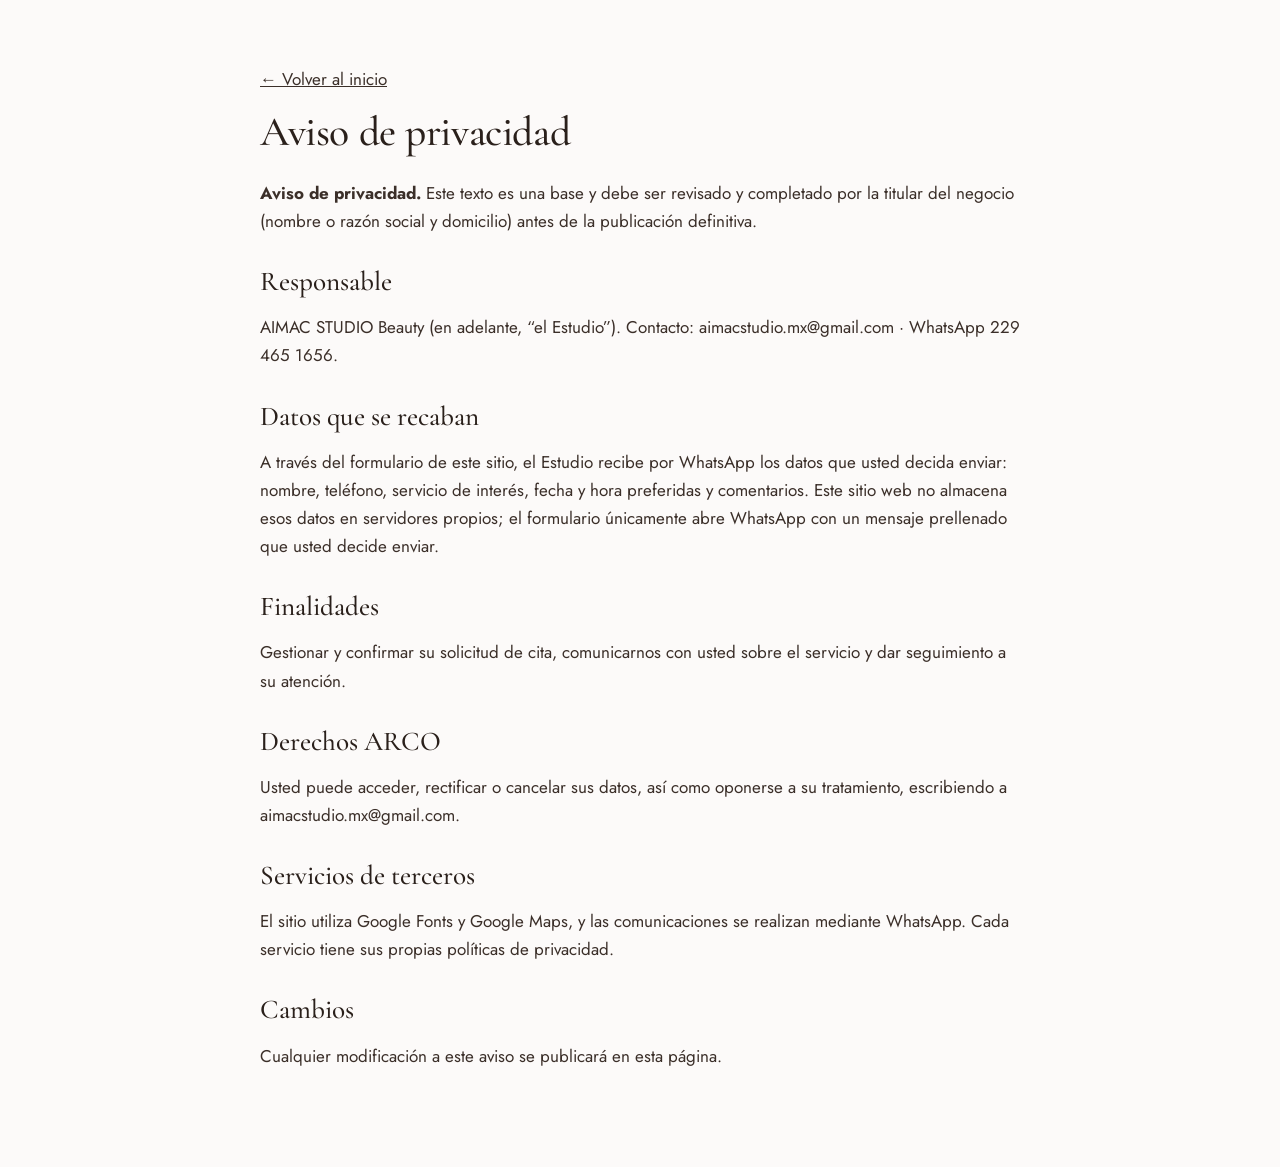
==== aviso-de-privacidad.html @ 40641e0e "primera version de la landing page de aimac-studio" ====
<!doctype html>
<html lang="es-MX">
<head>
<meta charset="utf-8">
<meta name="viewport" content="width=device-width,initial-scale=1">
<title>Aviso de privacidad | AIMAC STUDIO Beauty</title>
<meta name="robots" content="noindex">
<link rel="icon" type="image/png" href="assets/favicon-48.png">
<link rel="stylesheet" href="https://fonts.googleapis.com/css2?family=Cormorant+Garamond:wght@500;600&family=Jost:wght@400;500&display=swap">
<link rel="stylesheet" href="styles.css">
</head>
<body>
<main class="wrap" style="max-width:760px;padding:3rem 0 5rem">
  <p><a href="index.html">← Volver al inicio</a></p>
  <h1 style="font-size:2.6rem;margin-bottom:1.5rem">Aviso de privacidad</h1>
  <p><strong>Aviso de privacidad.</strong> Este texto es una base y debe ser revisado y completado por la titular del negocio (nombre o razón social y domicilio) antes de la publicación definitiva.</p>

  <h2 style="font-size:1.7rem;margin:2rem 0 .5rem">Responsable</h2>
  <p>AIMAC STUDIO Beauty (en adelante, “el Estudio”). Contacto: aimacstudio.mx@gmail.com · WhatsApp 229 465 1656.</p>

  <h2 style="font-size:1.7rem;margin:2rem 0 .5rem">Datos que se recaban</h2>
  <p>A través del formulario de este sitio, el Estudio recibe por WhatsApp los datos que usted decida enviar: nombre, teléfono, servicio de interés, fecha y hora preferidas y comentarios. Este sitio web no almacena esos datos en servidores propios; el formulario únicamente abre WhatsApp con un mensaje prellenado que usted decide enviar.</p>

  <h2 style="font-size:1.7rem;margin:2rem 0 .5rem">Finalidades</h2>
  <p>Gestionar y confirmar su solicitud de cita, comunicarnos con usted sobre el servicio y dar seguimiento a su atención.</p>

  <h2 style="font-size:1.7rem;margin:2rem 0 .5rem">Derechos ARCO</h2>
  <p>Usted puede acceder, rectificar o cancelar sus datos, así como oponerse a su tratamiento, escribiendo a aimacstudio.mx@gmail.com.</p>

  <h2 style="font-size:1.7rem;margin:2rem 0 .5rem">Servicios de terceros</h2>
  <p>El sitio utiliza Google Fonts y Google Maps, y las comunicaciones se realizan mediante WhatsApp. Cada servicio tiene sus propias políticas de privacidad.</p>

  <h2 style="font-size:1.7rem;margin:2rem 0 .5rem">Cambios</h2>
  <p>Cualquier modificación a este aviso se publicará en esta página.</p>
</main>
</body>
</html>
---- styles.css ----
/* AIMAC STUDIO — Landing Fase 0
   Paleta tomada del logo: marfil, oro champagne, rosa oro, peonía, cacao. */
:root{
  --ivory:#FCFAF9;
  --cream:#F6EFE9;
  --peony:#F4D9C6;
  --rose:#C98F7B;
  --rose-deep:#A8685A;
  --gold:#B8935A;
  --gold-deep:#7E5F30;      /* texto dorado con contraste AA sobre marfil */
  --cocoa:#2A201B;
  --ink:#3B2F29;
  --muted:#6F625A;
  --line:rgba(184,147,90,.38);
  --wa:#1F7A4D;
  --serif:"Cormorant Garamond","Cormorant",Georgia,"Times New Roman",serif;
  --sans:"Jost","Helvetica Neue",Arial,sans-serif;
  --r:2px;
  --shadow:0 18px 50px -22px rgba(90,60,40,.35);
}
*,*::before,*::after{box-sizing:border-box}
html{scroll-behavior:smooth;scroll-padding-top:84px;-webkit-text-size-adjust:100%}
body{margin:0;background:var(--ivory);color:var(--ink);font-family:var(--sans);font-size:1.0625rem;line-height:1.65;font-weight:400;-webkit-font-smoothing:antialiased}
img{max-width:100%;height:auto;display:block}
a{color:inherit}
:focus-visible{outline:2px solid var(--rose-deep);outline-offset:3px}
.skip{position:absolute;left:-999px;top:8px;background:var(--cocoa);color:#fff;padding:.6rem 1rem;z-index:100}
.skip:focus{left:8px}
.wrap{width:min(1120px,100% - 40px);margin-inline:auto}

/* Tipografía */
h1,h2,h3{font-family:var(--serif);font-weight:500;line-height:1.08;color:var(--cocoa);margin:0}
h1{font-size:clamp(2.7rem,7vw,4.9rem);letter-spacing:-.01em}
h2{font-size:clamp(2.1rem,4.6vw,3.2rem)}
h3{font-size:1.65rem}
em{font-style:italic;color:var(--gold-deep)}
.eyebrow{display:inline-flex;align-items:center;gap:.8rem;text-transform:uppercase;letter-spacing:.28em;font-size:.74rem;font-weight:500;color:var(--gold-deep);margin:0 0 1.2rem}
.eyebrow::before{content:"";width:34px;height:1px;background:var(--gold)}
.lead{font-size:1.18rem;color:var(--muted);max-width:34em}

/* Botones */
.btn{display:inline-flex;align-items:center;justify-content:center;gap:.6rem;padding:.95rem 1.7rem;min-height:48px;border:1px solid var(--cocoa);background:var(--cocoa);color:var(--ivory);text-decoration:none;text-transform:uppercase;letter-spacing:.16em;font-size:.78rem;font-weight:500;font-family:var(--sans);cursor:pointer;transition:background .25s,color .25s,border-color .25s,transform .25s}
.btn:hover{background:var(--rose-deep);border-color:var(--rose-deep)}
.btn--ghost{background:transparent;color:var(--cocoa)}
.btn--ghost:hover{background:var(--cocoa);border-color:var(--cocoa);color:var(--ivory)}
.btn--wa{background:var(--wa);border-color:var(--wa)}
.btn--wa:hover{background:#17623C;border-color:#17623C}
.btn svg{width:18px;height:18px;flex:none}

/* Header */
.site-header{position:sticky;top:0;z-index:50;background:rgba(252,250,249,.9);backdrop-filter:blur(10px);-webkit-backdrop-filter:blur(10px);border-bottom:1px solid var(--line)}
.nav{display:flex;align-items:center;justify-content:space-between;height:72px}
.brand{display:flex;align-items:center;gap:.8rem;text-decoration:none}
.brand img{width:50px;height:auto}
.brand span{font-family:var(--serif);font-size:1.45rem;letter-spacing:.14em;color:var(--cocoa);font-weight:600}
.brand small{display:block;font-family:var(--sans);font-size:.58rem;letter-spacing:.38em;color:var(--gold-deep);font-weight:500;margin-top:-.25rem}
.menu{display:flex;align-items:center;gap:2rem;list-style:none;margin:0;padding:0}
.menu a{text-decoration:none;font-size:.82rem;text-transform:uppercase;letter-spacing:.16em;padding:.5rem 0;position:relative}
.menu a:not(.btn)::after{content:"";position:absolute;left:0;bottom:2px;width:0;height:1px;background:var(--gold);transition:width .3s}
.menu a:not(.btn):hover::after{width:100%}
.menu .btn{padding:.7rem 1.2rem;color:var(--ivory)}
.burger{display:none;background:none;border:0;width:48px;height:48px;cursor:pointer;color:var(--cocoa)}
.burger span{display:block;width:24px;height:1.5px;background:currentColor;margin:6px auto;transition:transform .3s,opacity .3s}
.burger[aria-expanded="true"] span:nth-child(1){transform:translateY(7.5px) rotate(45deg)}
.burger[aria-expanded="true"] span:nth-child(2){opacity:0}
.burger[aria-expanded="true"] span:nth-child(3){transform:translateY(-7.5px) rotate(-45deg)}

/* Hero */
.hero{position:relative;padding:clamp(3rem,8vw,6.5rem) 0 clamp(3.5rem,8vw,6rem);overflow:hidden;background:
  radial-gradient(900px 500px at 85% 10%,rgba(244,217,198,.55),transparent 60%),
  radial-gradient(700px 400px at 0% 100%,rgba(184,147,90,.12),transparent 60%),var(--ivory)}
.hero-grid{display:grid;grid-template-columns:1.1fr .9fr;gap:clamp(2rem,5vw,5rem);align-items:center}
.hero h1{margin-bottom:1.4rem}
.hero .lead{margin:0 0 2.2rem}
.cta-row{display:flex;flex-wrap:wrap;gap:.9rem}
.hero-meta{display:flex;flex-wrap:wrap;gap:.5rem 2rem;margin:2.6rem 0 0;padding:1.4rem 0 0;border-top:1px solid var(--line);list-style:none;font-size:.9rem;color:var(--muted)}
.hero-meta b{display:block;font-family:var(--serif);font-size:1.25rem;color:var(--cocoa);font-weight:600}
.hero-art{position:relative;justify-self:center;width:min(100%,430px)}
.hero-art::before{content:"";position:absolute;inset:-14px;border:1px solid var(--line);border-radius:999px 999px 8px 8px}
.hero-art .frame{border-radius:999px 999px 6px 6px;overflow:hidden;background:var(--ivory);box-shadow:var(--shadow);padding:1.6rem 1.2rem 1rem}
.hero-art img{width:100%}

/* Secciones */
section{padding:clamp(4rem,9vw,7rem) 0}
.sec-head{max-width:640px;margin-bottom:3rem}
.sec-head p{color:var(--muted);margin:1rem 0 0}
.alt{background:var(--cream)}

/* Servicios */
.services{display:grid;grid-template-columns:repeat(3,1fr);gap:1px;background:var(--line);border:1px solid var(--line)}
.svc{background:var(--ivory);padding:2.2rem 2rem 2rem;display:flex;flex-direction:column;gap:.8rem;transition:background .3s}
.svc:hover{background:#fff}
.svc .n{font-family:var(--serif);font-size:1.1rem;color:var(--gold-deep);letter-spacing:.2em}
.svc p{margin:0;color:var(--muted);font-size:1rem;flex:1}
.svc a{font-size:.76rem;text-transform:uppercase;letter-spacing:.18em;color:var(--rose-deep);text-decoration:none;font-weight:500;padding:.4rem 0;align-self:flex-start;border-bottom:1px solid transparent}
.svc a:hover{border-color:var(--rose-deep)}
.price-note{margin-top:1.6rem;color:var(--muted);font-size:.95rem;display:flex;gap:.7rem;align-items:flex-start}
.price-note::before{content:"✦";color:var(--gold)}

/* Pasos */
.steps{display:grid;grid-template-columns:repeat(3,1fr);gap:2.5rem;counter-reset:s;list-style:none;padding:0;margin:0}
.steps li{counter-increment:s;position:relative;padding-top:4.2rem}
.steps li::before{content:counter(s,decimal-leading-zero);position:absolute;top:0;left:0;font-family:var(--serif);font-size:3.6rem;line-height:1;color:var(--peony);-webkit-text-stroke:1px var(--gold)}
.steps h3{margin-bottom:.5rem}
.steps p{margin:0;color:var(--muted)}

/* Formulario */
.book{display:grid;grid-template-columns:.85fr 1.15fr;gap:clamp(2rem,5vw,5rem);align-items:start}
.book-info p{color:var(--muted)}
.book-info ul{list-style:none;padding:0;margin:1.6rem 0 0;display:grid;gap:.7rem}
.book-info li{display:flex;gap:.7rem}
.book-info li::before{content:"✦";color:var(--gold)}
form{background:#fff;border:1px solid var(--line);padding:clamp(1.5rem,4vw,2.6rem);box-shadow:var(--shadow)}
.row{display:grid;grid-template-columns:1fr 1fr;gap:1.1rem}
.field{display:flex;flex-direction:column;gap:.4rem;margin-bottom:1.1rem}
label{font-size:.74rem;text-transform:uppercase;letter-spacing:.18em;color:var(--gold-deep);font-weight:500}
input,select,textarea{font:inherit;color:var(--ink);background:var(--ivory);border:1px solid #D9CBBE;border-radius:var(--r);padding:.85rem 1rem;min-height:48px;width:100%}
textarea{resize:vertical;min-height:96px}
input:focus,select:focus,textarea:focus{outline:2px solid var(--rose);outline-offset:0;border-color:var(--rose)}
.err{color:#A12B2B;font-size:.85rem;min-height:1.1em}
.form-note{font-size:.85rem;color:var(--muted);margin:1rem 0 0}
.form-note a{color:var(--gold-deep)}
.hp{position:absolute;left:-9999px}

/* FAQ */
.faq{max-width:800px;margin-inline:auto}
details{border-bottom:1px solid var(--line)}
details:first-of-type{border-top:1px solid var(--line)}
summary{list-style:none;cursor:pointer;padding:1.4rem 3rem 1.4rem 0;font-family:var(--serif);font-size:1.4rem;color:var(--cocoa);position:relative;font-weight:500}
summary::-webkit-details-marker{display:none}
summary::after{content:"+";position:absolute;right:.3rem;top:50%;transform:translateY(-50%);font-family:var(--sans);font-weight:300;font-size:1.8rem;color:var(--gold);transition:transform .3s}
details[open] summary::after{transform:translateY(-50%) rotate(45deg)}
details p{margin:0 0 1.5rem;color:var(--muted);max-width:42em}

/* Ubicación */
.visit{display:grid;grid-template-columns:.9fr 1.1fr;gap:clamp(2rem,5vw,4.5rem);align-items:stretch}
.visit dl{margin:1.8rem 0 2rem;display:grid;gap:1.3rem}
.visit dt{font-size:.74rem;text-transform:uppercase;letter-spacing:.2em;color:var(--gold-deep);font-weight:500}
.visit dd{margin:.15rem 0 0;font-family:var(--serif);font-size:1.45rem;color:var(--cocoa)}
.visit dd a{text-decoration:none;border-bottom:1px solid var(--line)}
.map{min-height:380px;border:1px solid var(--line);box-shadow:var(--shadow);background:var(--cream)}
.map iframe{width:100%;height:100%;min-height:380px;border:0;display:block;filter:sepia(.18) saturate(.9)}

/* Footer */
footer{background:var(--cocoa);color:#E6D9CC;padding:3.5rem 0 6rem}
.foot{display:flex;flex-wrap:wrap;gap:2rem;justify-content:space-between;align-items:center}
.foot .brand span{color:#F4E7DA}
.foot .brand small{color:var(--gold)}
.foot nav{display:flex;flex-wrap:wrap;gap:.4rem 1.6rem}
.foot a{text-decoration:none;font-size:.9rem;padding:.4rem 0}
.foot a:hover{color:var(--peony)}
.copy{margin:2.2rem 0 0;padding-top:1.4rem;border-top:1px solid rgba(255,255,255,.14);font-size:.82rem;color:#B9A999}

/* WhatsApp flotante */
.wa-float{position:fixed;right:18px;bottom:18px;z-index:60;width:58px;height:58px;border-radius:50%;background:var(--wa);color:#fff;display:grid;place-items:center;box-shadow:0 10px 28px -8px rgba(0,0,0,.45);transition:transform .25s}
.wa-float:hover{transform:scale(1.07)}
.wa-float svg{width:30px;height:30px}

/* Revelado suave */
.rv{opacity:0;transform:translateY(18px);transition:opacity .8s ease,transform .8s ease}
.rv.in{opacity:1;transform:none}
@media (prefers-reduced-motion:reduce){html{scroll-behavior:auto}.rv{opacity:1;transform:none;transition:none}*{transition:none!important}}

/* Responsivo */
@media (max-width:900px){
  .hero-grid,.book,.visit{grid-template-columns:1fr}
  .hero-art{order:-1;width:min(100%,300px)}
  .services{grid-template-columns:1fr 1fr}
  .steps{grid-template-columns:1fr;gap:2rem}
  .burger{display:block}
  .menu{position:absolute;left:0;right:0;top:72px;flex-direction:column;align-items:stretch;gap:0;background:var(--ivory);border-bottom:1px solid var(--line);padding:.5rem 20px 1.4rem;display:none}
  .menu.open{display:flex}
  .menu a{padding:1rem 0;border-bottom:1px solid rgba(184,147,90,.2)}
  .menu .btn{margin-top:1rem;border-bottom:1px solid var(--cocoa)}
}
@media (max-width:600px){
  body{font-size:1rem}
  .services{grid-template-columns:1fr}
  .row{grid-template-columns:1fr}
  .cta-row .btn{width:100%}
  .brand span{font-size:1.25rem}
}
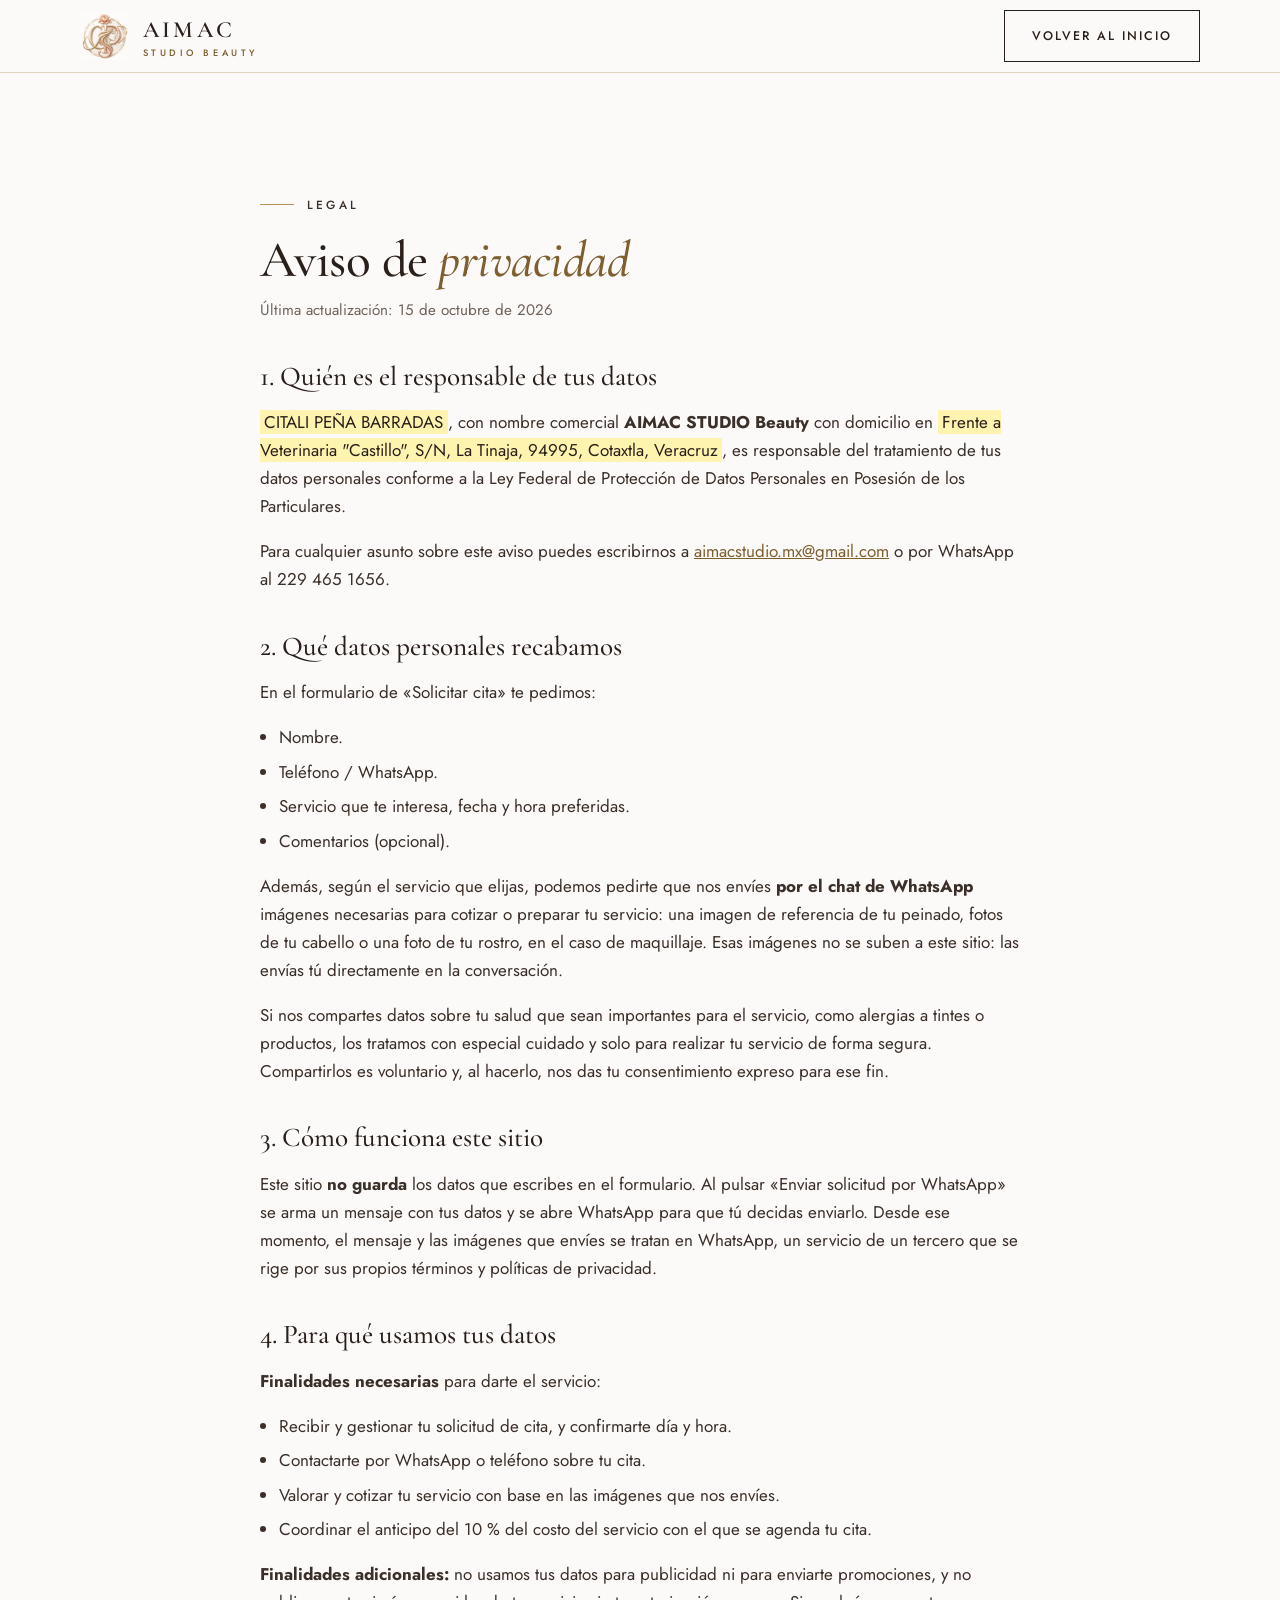
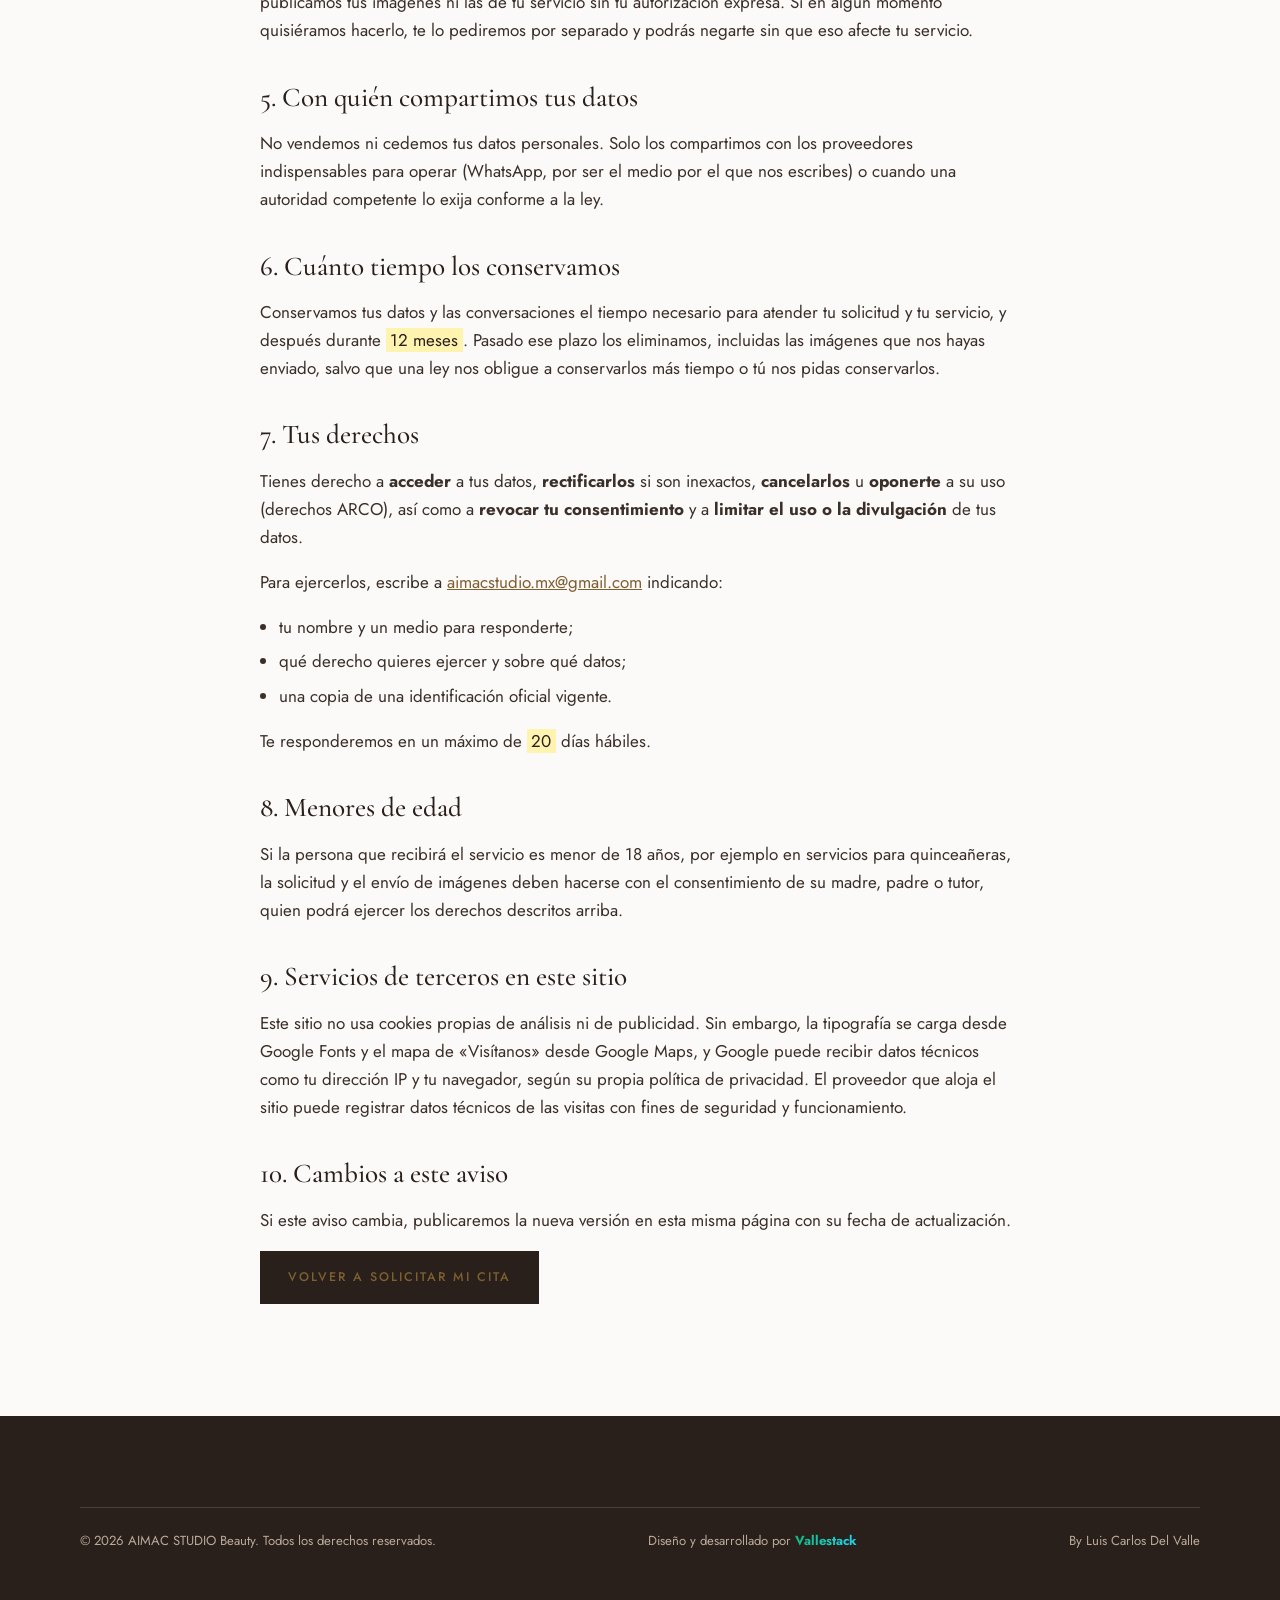
==== commit 208cc60a: "se cambio el aviso de privacidad" ====
--- a/aviso-de-privacidad.html
+++ b/aviso-de-privacidad.html
@@ -1,37 +1,185 @@
 <!doctype html>
 <html lang="es-MX">
+
 <head>
-<meta charset="utf-8">
-<meta name="viewport" content="width=device-width,initial-scale=1">
-<title>Aviso de privacidad | AIMAC STUDIO Beauty</title>
-<meta name="robots" content="noindex">
-<link rel="icon" type="image/png" href="assets/favicon-48.png">
-<link rel="stylesheet" href="https://fonts.googleapis.com/css2?family=Cormorant+Garamond:wght@500;600&family=Jost:wght@400;500&display=swap">
-<link rel="stylesheet" href="styles.css">
+  <meta charset="utf-8">
+  <meta name="viewport" content="width=device-width,initial-scale=1">
+  <title>Aviso de privacidad | AIMAC STUDIO Beauty</title>
+  <meta name="description"
+    content="Aviso de privacidad de AIMAC STUDIO Beauty: qué datos personales recabamos, para qué los usamos y cómo ejercer tus derechos.">
+  <meta name="theme-color" content="#FCFAF9">
+  <link rel="icon" type="image/png" sizes="48x48" href="assets/favicon-48.png">
+  <link rel="apple-touch-icon" href="assets/apple-touch-icon.png">
+  <link rel="preconnect" href="https://fonts.googleapis.com">
+  <link rel="preconnect" href="https://fonts.gstatic.com" crossorigin>
+  <link rel="stylesheet"
+    href="https://fonts.googleapis.com/css2?family=Cormorant+Garamond:ital,wght@0,500;0,600;1,500&family=Jost:wght@400;500&display=swap">
+  <link rel="stylesheet" href="styles.css">
+  <style>
+    .legal {
+      max-width: 760px
+    }
+
+    .legal h1 {
+      font-size: clamp(2.2rem, 5vw, 3.2rem);
+      margin-bottom: .6rem
+    }
+
+    .legal .updated {
+      color: var(--muted);
+      font-size: .95rem;
+      margin: 0 0 2.4rem
+    }
+
+    .legal h2 {
+      font-size: 1.7rem;
+      margin: 2.4rem 0 .8rem
+    }
+
+    .legal p,
+    .legal li {
+      color: var(--ink)
+    }
+
+    .legal ul {
+      padding-left: 1.2rem;
+      margin: .6rem 0 1rem
+    }
+
+    .legal li {
+      margin-bottom: .4rem
+    }
+
+    .legal a {
+      color: var(--gold-deep)
+    }
+
+    .legal mark {
+      background: #FFF3B0;
+      color: var(--cocoa);
+      padding: 0 .25em
+    }
+
+    .legal .back {
+      display: inline-block;
+      margin-top: 2.4rem
+    }
+  </style>
 </head>
+
 <body>
-<main class="wrap" style="max-width:760px;padding:3rem 0 5rem">
-  <p><a href="index.html">← Volver al inicio</a></p>
-  <h1 style="font-size:2.6rem;margin-bottom:1.5rem">Aviso de privacidad</h1>
-  <p><strong>Aviso de privacidad.</strong> Este texto es una base y debe ser revisado y completado por la titular del negocio (nombre o razón social y domicilio) antes de la publicación definitiva.</p>
+  <header class="site-header">
+    <div class="wrap nav">
+      <a class="brand" href="index.html" aria-label="AIMAC STUDIO, inicio">
+        <img src="assets/monograma.webp" width="50" height="49" alt="">
+        <span>AIMAC<small>STUDIO BEAUTY</small></span>
+      </a>
+      <a class="btn btn--ghost" href="index.html">Volver al inicio</a>
+    </div>
+  </header>
 
-  <h2 style="font-size:1.7rem;margin:2rem 0 .5rem">Responsable</h2>
-  <p>AIMAC STUDIO Beauty (en adelante, “el Estudio”). Contacto: aimacstudio.mx@gmail.com · WhatsApp 229 465 1656.</p>
+  <main>
+    <section>
+      <div class="wrap legal">
+        <p class="eyebrow">Legal</p>
+        <h1>Aviso de <em>privacidad</em></h1>
+        <p class="updated">Última actualización: 15 de octubre de 2026</p>
 
-  <h2 style="font-size:1.7rem;margin:2rem 0 .5rem">Datos que se recaban</h2>
-  <p>A través del formulario de este sitio, el Estudio recibe por WhatsApp los datos que usted decida enviar: nombre, teléfono, servicio de interés, fecha y hora preferidas y comentarios. Este sitio web no almacena esos datos en servidores propios; el formulario únicamente abre WhatsApp con un mensaje prellenado que usted decide enviar.</p>
+        <h2>1. Quién es el responsable de tus datos</h2>
+        <p><mark>CITALI PEÑA BARRADAS</mark>, con nombre comercial <strong>AIMAC STUDIO Beauty</strong> con domicilio en
+          <mark>Frente a Veterinaria "Castillo", S/N, La Tinaja, 94995, Cotaxtla, Veracruz</mark>, es responsable del
+          tratamiento de tus datos personales conforme a la Ley Federal de Protección de Datos Personales en Posesión de
+          los Particulares.</p>
+        <p>Para cualquier asunto sobre este aviso puedes escribirnos a <a
+            href="mailto:aimacstudio.mx@gmail.com">aimacstudio.mx@gmail.com</a> o por WhatsApp al 229 465 1656.</p>
 
-  <h2 style="font-size:1.7rem;margin:2rem 0 .5rem">Finalidades</h2>
-  <p>Gestionar y confirmar su solicitud de cita, comunicarnos con usted sobre el servicio y dar seguimiento a su atención.</p>
+        <h2>2. Qué datos personales recabamos</h2>
+        <p>En el formulario de «Solicitar cita» te pedimos:</p>
+        <ul>
+          <li>Nombre.</li>
+          <li>Teléfono / WhatsApp.</li>
+          <li>Servicio que te interesa, fecha y hora preferidas.</li>
+          <li>Comentarios (opcional).</li>
+        </ul>
+        <p>Además, según el servicio que elijas, podemos pedirte que nos envíes <strong>por el chat de WhatsApp</strong>
+          imágenes necesarias para cotizar o preparar tu servicio: una imagen de referencia de tu peinado, fotos de tu
+          cabello o una foto de tu rostro, en el caso de maquillaje. Esas imágenes no se suben a este sitio: las envías
+          tú directamente en la conversación.</p>
+        <p>Si nos compartes datos sobre tu salud que sean importantes para el servicio, como alergias a tintes o
+          productos, los tratamos con especial cuidado y solo para realizar tu servicio de forma segura. Compartirlos es
+          voluntario y, al hacerlo, nos das tu consentimiento expreso para ese fin.</p>
 
-  <h2 style="font-size:1.7rem;margin:2rem 0 .5rem">Derechos ARCO</h2>
-  <p>Usted puede acceder, rectificar o cancelar sus datos, así como oponerse a su tratamiento, escribiendo a aimacstudio.mx@gmail.com.</p>
+        <h2>3. Cómo funciona este sitio</h2>
+        <p>Este sitio <strong>no guarda</strong> los datos que escribes en el formulario. Al pulsar «Enviar solicitud
+          por WhatsApp» se arma un mensaje con tus datos y se abre WhatsApp para que tú decidas enviarlo. Desde ese
+          momento, el mensaje y las imágenes que envíes se tratan en WhatsApp, un servicio de un tercero que se rige por
+          sus propios términos y políticas de privacidad.</p>
 
-  <h2 style="font-size:1.7rem;margin:2rem 0 .5rem">Servicios de terceros</h2>
-  <p>El sitio utiliza Google Fonts y Google Maps, y las comunicaciones se realizan mediante WhatsApp. Cada servicio tiene sus propias políticas de privacidad.</p>
+        <h2>4. Para qué usamos tus datos</h2>
+        <p><strong>Finalidades necesarias</strong> para darte el servicio:</p>
+        <ul>
+          <li>Recibir y gestionar tu solicitud de cita, y confirmarte día y hora.</li>
+          <li>Contactarte por WhatsApp o teléfono sobre tu cita.</li>
+          <li>Valorar y cotizar tu servicio con base en las imágenes que nos envíes.</li>
+          <li>Coordinar el anticipo del 10 % del costo del servicio con el que se agenda tu cita.</li>
+        </ul>
+        <p><strong>Finalidades adicionales:</strong> no usamos tus datos para publicidad ni para enviarte promociones, y
+          no publicamos tus imágenes ni las de tu servicio sin tu autorización expresa. Si en algún momento quisiéramos
+          hacerlo, te lo pediremos por separado y podrás negarte sin que eso afecte tu servicio.</p>
 
-  <h2 style="font-size:1.7rem;margin:2rem 0 .5rem">Cambios</h2>
-  <p>Cualquier modificación a este aviso se publicará en esta página.</p>
-</main>
+        <h2>5. Con quién compartimos tus datos</h2>
+        <p>No vendemos ni cedemos tus datos personales. Solo los compartimos con los proveedores indispensables para
+          operar (WhatsApp, por ser el medio por el que nos escribes) o cuando una autoridad competente lo exija
+          conforme a la ley.</p>
+
+        <h2>6. Cuánto tiempo los conservamos</h2>
+        <p>Conservamos tus datos y las conversaciones el tiempo necesario para atender tu solicitud y tu servicio, y
+          después durante <mark>12 meses</mark>. Pasado ese plazo los eliminamos,
+          incluidas las imágenes que nos hayas enviado, salvo que una ley nos obligue a conservarlos más tiempo o tú nos
+          pidas conservarlos.</p>
+
+        <h2>7. Tus derechos</h2>
+        <p>Tienes derecho a <strong>acceder</strong> a tus datos, <strong>rectificarlos</strong> si son inexactos,
+          <strong>cancelarlos</strong> u <strong>oponerte</strong> a su uso (derechos ARCO), así como a <strong>revocar
+            tu consentimiento</strong> y a <strong>limitar el uso o la divulgación</strong> de tus datos.</p>
+        <p>Para ejercerlos, escribe a <a href="mailto:aimacstudio.mx@gmail.com">aimacstudio.mx@gmail.com</a> indicando:
+        </p>
+        <ul>
+          <li>tu nombre y un medio para responderte;</li>
+          <li>qué derecho quieres ejercer y sobre qué datos;</li>
+          <li>una copia de una identificación oficial vigente.</li>
+        </ul>
+        <p>Te responderemos en un máximo de <mark>20</mark> días hábiles.</p>
+
+        <h2>8. Menores de edad</h2>
+        <p>Si la persona que recibirá el servicio es menor de 18 años, por ejemplo en servicios para quinceañeras, la
+          solicitud y el envío de imágenes deben hacerse con el consentimiento de su madre, padre o tutor, quien podrá
+          ejercer los derechos descritos arriba.</p>
+
+        <h2>9. Servicios de terceros en este sitio</h2>
+        <p>Este sitio no usa cookies propias de análisis ni de publicidad. Sin embargo, la tipografía se carga desde
+          Google Fonts y el mapa de «Visítanos» desde Google Maps, y Google puede recibir datos técnicos como tu
+          dirección IP y tu navegador, según su propia política de privacidad. El proveedor que aloja el sitio puede
+          registrar datos técnicos de las visitas con fines de seguridad y funcionamiento.</p>
+
+        <h2>10. Cambios a este aviso</h2>
+        <p>Si este aviso cambia, publicaremos la nueva versión en esta misma página con su fecha de actualización.</p>
+
+        <a class="btn" href="index.html#cita">Volver a solicitar mi cita</a>
+      </div>
+    </section>
+  </main>
+
+  <footer>
+    <div class="wrap">
+      <div class="copy">
+        <p>© 2026 AIMAC STUDIO Beauty. Todos los derechos reservados.</p>
+        <p class="credit">Diseño y desarrollado por <a href="https://vallestack.com/"
+            target="_blank" rel="noopener"><strong title="Luis Carlos Del Valle">Vallestack</strong></a></p>
+            <p class="credit">By Luis Carlos Del Valle</p>
+      </div>
+    </div>
+  </footer>
 </body>
-</html>
+
+</html>
--- a/styles.css
+++ b/styles.css
@@ -86,18 +86,138 @@
 .sec-head p{color:var(--muted);margin:1rem 0 0}
 .alt{background:var(--cream)}
 
-/* Servicios */
-.services{display:grid;grid-template-columns:repeat(3,1fr);gap:1px;background:var(--line);border:1px solid var(--line)}
-.svc{background:var(--ivory);padding:2.2rem 2rem 2rem;display:flex;flex-direction:column;gap:.8rem;transition:background .3s}
-.svc:hover{background:#fff}
-.svc .n{font-family:var(--serif);font-size:1.1rem;color:var(--gold-deep);letter-spacing:.2em}
-.svc p{margin:0;color:var(--muted);font-size:1rem;flex:1}
-.svc a{font-size:.76rem;text-transform:uppercase;letter-spacing:.18em;color:var(--rose-deep);text-decoration:none;font-weight:500;padding:.4rem 0;align-self:flex-start;border-bottom:1px solid transparent}
-.svc a:hover{border-color:var(--rose-deep)}
-.price-note{margin-top:1.6rem;color:var(--muted);font-size:.95rem;display:flex;gap:.7rem;align-items:flex-start}
-.price-note::before{content:"✦";color:var(--gold)}
-
-/* Pasos */
+/* ===== Servicios — AIMAC STUDIO Beauty =====
+   Pegar al final de styles.css (sobrescribe estilos previos de .svc) */
+
+.services{
+  display:grid;
+  grid-template-columns:repeat(auto-fit,minmax(280px,1fr));
+  gap:24px;
+  align-items:stretch;
+}
+
+.services .svc{
+  position:relative;
+  display:flex;
+  flex-direction:column;
+  gap:14px;
+  padding:34px 30px 28px;
+  background:#FCFAF9;
+  border:1px solid rgba(184,147,90,.35);
+  border-radius:4px;
+  transition:transform .35s ease, box-shadow .35s ease, border-color .35s ease;
+}
+
+/* filete dorado superior que aparece al pasar el cursor */
+.services .svc::before{
+  content:"";
+  position:absolute;
+  top:-1px; left:30px; right:30px;
+  height:2px;
+  background:linear-gradient(90deg,#B8935A,#C98F7B);
+  transform:scaleX(.25);
+  transform-origin:left;
+  transition:transform .45s ease;
+}
+
+.services .svc:hover,
+.services .svc:focus-within{
+  transform:translateY(-4px);
+  border-color:#B8935A;
+  box-shadow:0 18px 40px -22px rgba(42,32,27,.35);
+}
+.services .svc:hover::before,
+.services .svc:focus-within::before{ transform:scaleX(1); }
+
+.services .svc .n{
+  font-family:"Cormorant Garamond",serif;
+  font-size:2.4rem;
+  line-height:1;
+  font-weight:500;
+  color:#C98F7B;
+  letter-spacing:.04em;
+}
+
+.services .svc h3{
+  margin:0;
+  font-family:"Cormorant Garamond",serif;
+  font-size:1.75rem;
+  line-height:1.15;
+  font-weight:600;
+  color:#2A201B;
+}
+
+.services .svc p{
+  margin:0;
+  font-family:"Jost",sans-serif;
+  font-size:.98rem;
+  line-height:1.65;
+  color:#3B2F29;
+}
+
+/* etiquetas de sub-servicios */
+.services .svc .tags{
+  list-style:none;
+  margin:0;
+  padding:0;
+  display:flex;
+  flex-wrap:wrap;
+  gap:8px;
+}
+.services .svc .tags li{
+  font-family:"Jost",sans-serif;
+  font-size:.78rem;
+  letter-spacing:.06em;
+  text-transform:uppercase;
+  color:#7E5F30;
+  background:#F6EFE9;
+  border:1px solid #F4D9C6;
+  border-radius:999px;
+  padding:6px 13px;
+  line-height:1.2;
+}
+
+/* enlace Solicitar, siempre abajo de la tarjeta */
+.services .svc a{
+  margin-top:auto;
+  padding-top:10px;
+  align-self:flex-start;
+  font-family:"Jost",sans-serif;
+  font-size:.82rem;
+  font-weight:500;
+  letter-spacing:.18em;
+  text-transform:uppercase;
+  text-decoration:none;
+  color:#7E5F30;
+  border-bottom:1px solid #B8935A;
+  padding-bottom:4px;
+  transition:color .25s ease, border-color .25s ease, letter-spacing .25s ease;
+}
+.services .svc a::after{ content:" →"; }
+.services .svc a:hover,
+.services .svc a:focus-visible{
+  color:#A8685A;
+  border-color:#A8685A;
+  letter-spacing:.22em;
+}
+.services .svc a:focus-visible{ outline:2px solid #B8935A; outline-offset:4px; }
+
+/* la tarjeta de Diseños de color tiene más contenido: ocupa 2 columnas en pantallas grandes */
+@media (min-width:980px){
+  .services .svc:nth-child(4){ grid-column:span 2; }
+}
+
+@media (max-width:520px){
+  .services .svc{ padding:28px 22px 24px; }
+  .services .svc h3{ font-size:1.55rem; }
+}
+
+@media (prefers-reduced-motion:reduce){
+  .services .svc,
+  .services .svc::before,
+  .services .svc a{ transition:none; }
+  .services .svc:hover{ transform:none; }
+}/* Pasos */
 .steps{display:grid;grid-template-columns:repeat(3,1fr);gap:2.5rem;counter-reset:s;list-style:none;padding:0;margin:0}
 .steps li{counter-increment:s;position:relative;padding-top:4.2rem}
 .steps li::before{content:counter(s,decimal-leading-zero);position:absolute;top:0;left:0;font-family:var(--serif);font-size:3.6rem;line-height:1;color:var(--peony);-webkit-text-stroke:1px var(--gold)}
@@ -149,7 +269,12 @@
 .foot nav{display:flex;flex-wrap:wrap;gap:.4rem 1.6rem}
 .foot a{text-decoration:none;font-size:.9rem;padding:.4rem 0}
 .foot a:hover{color:var(--peony)}
-.copy{margin:2.2rem 0 0;padding-top:1.4rem;border-top:1px solid rgba(255,255,255,.14);font-size:.82rem;color:#B9A999}
+.copy{margin:2.2rem 0 0;padding-top:1.4rem;border-top:1px solid rgba(255,255,255,.14);font-size:.82rem;color:#B9A999;display:flex;flex-wrap:wrap;gap:.4rem 1.5rem;justify-content:space-between}
+.copy p{margin:0}
+.credit strong{color:#10B981;font-weight:700;letter-spacing:-.01em}
+@supports ((-webkit-background-clip:text) or (background-clip:text)){.credit strong{background:linear-gradient(90deg,#10B981,#22D3EE);-webkit-background-clip:text;background-clip:text;-webkit-text-fill-color:transparent;color:transparent}}
+.credit a{text-decoration:none}
+.credit a:hover strong,.credit a:focus-visible strong{text-decoration:underline;text-decoration-color:#22D3EE;text-underline-offset:3px}
 
 /* WhatsApp flotante */
 .wa-float{position:fixed;right:18px;bottom:18px;z-index:60;width:58px;height:58px;border-radius:50%;background:var(--wa);color:#fff;display:grid;place-items:center;box-shadow:0 10px 28px -8px rgba(0,0,0,.45);transition:transform .25s}
@@ -180,3 +305,71 @@
   .cta-row .btn{width:100%}
   .brand span{font-size:1.25rem}
 }
+
+.hero-deposit{display:flex;align-items:center;gap:.7rem;margin:1.2rem 0 0;font-size:.95rem;color:var(--muted)}
+.hero-deposit span{color:var(--gold)}
+.hero-deposit strong{color:var(--cocoa);font-weight:500}
+
+
+/* ===== Fotos del formulario — pegar al final de styles.css ===== */
+
+.photo-field{margin-bottom:1.3rem}
+.photo-title{display:block;font-size:.74rem;text-transform:uppercase;letter-spacing:.18em;color:var(--gold-deep);font-weight:500;margin-bottom:.4rem}
+.photo-title em{font-style:normal;color:var(--rose-deep)}
+.photo-help{margin:0 0 .9rem;font-size:.9rem;color:var(--muted)}
+.photo-grid{display:grid;grid-template-columns:repeat(3,1fr);gap:.8rem}
+.photo-slot{position:relative;aspect-ratio:1}
+
+/* El input ocupa todo el recuadro, invisible, para que todo sea clicable y accesible por teclado */
+.photo-input{position:absolute;inset:0;width:100%;height:100%;min-height:0;padding:0;border:0;opacity:0;cursor:pointer;z-index:2}
+.photo-input:focus-visible + .photo-drop{outline:2px solid var(--rose-deep);outline-offset:3px}
+
+.photo-drop{position:absolute;inset:0;display:flex;flex-direction:column;align-items:center;justify-content:center;gap:.3rem;padding:.5rem;text-align:center;border:1px dashed var(--gold);border-radius:var(--r);background:var(--ivory);color:var(--gold-deep);transition:background .25s,border-color .25s}
+.photo-slot:hover .photo-drop{background:var(--cream);border-color:var(--rose-deep)}
+.photo-plus{font-family:var(--serif);font-size:2rem;line-height:1}
+.photo-txt{font-size:.7rem;text-transform:uppercase;letter-spacing:.12em;line-height:1.25}
+
+.photo-prev{position:absolute;inset:0;width:100%;height:100%;object-fit:cover;border:1px solid var(--line);border-radius:var(--r);pointer-events:none}
+.photo-slot.has-photo .photo-drop{visibility:hidden}
+.photo-del{position:absolute;top:6px;right:6px;z-index:3;width:36px;height:36px;border:0;border-radius:50%;background:rgba(42,32,27,.8);color:#fff;font-size:1.3rem;line-height:1;cursor:pointer}
+.photo-del:hover{background:var(--rose-deep)}
+.photo-slot.is-loading .photo-drop{opacity:.55}
+.photo-slot.is-loading .photo-txt::after{content:"…"}
+
+/* Casilla de consentimiento */
+.check{display:flex;align-items:flex-start;gap:.7rem;text-transform:none;letter-spacing:0;font-size:.9rem;font-weight:400;color:var(--ink);cursor:pointer}
+.check input[type="checkbox"]{flex:none;width:22px;height:22px;min-height:0;padding:0;margin-top:.1rem;accent-color:var(--rose-deep)}
+.check a{color:var(--gold-deep)}
+
+/* Botón mientras sube las fotos */
+.btn[disabled]{opacity:.65;cursor:wait}
+
+/* Aviso "listo para WhatsApp" */
+.ready{margin-top:1.2rem;padding:1.2rem 1.3rem;background:var(--cream);border:1px solid var(--line);border-left:3px solid var(--wa);border-radius:var(--r)}
+.ready p{margin:0 0 1rem}
+.ready .btn{width:100%}
+
+@media (max-width:400px){
+  .photo-grid{gap:.5rem}
+  .photo-txt{font-size:.62rem;letter-spacing:.08em}
+}
+
+/* ===== Ventana de aviso (modal) — pegar al final de styles.css ===== */
+
+.modal{width:100%;max-width:min(520px,calc(100% - 32px));margin:auto;padding:0;border:0;background:transparent;color:var(--ink)}
+.modal::backdrop{background:rgba(42,32,27,.6);-webkit-backdrop-filter:blur(3px);backdrop-filter:blur(3px)}
+.modal[open]{animation:modalIn .3s ease}
+@keyframes modalIn{from{opacity:0;transform:translateY(12px)}to{opacity:1;transform:none}}
+
+.modal-box{background:var(--ivory);border:1px solid var(--line);border-top:3px solid var(--gold);border-radius:var(--r);padding:clamp(1.6rem,5vw,2.4rem);box-shadow:var(--shadow)}
+.modal-box .eyebrow{margin-bottom:.9rem}
+.modal-box h3{margin:0 0 .9rem}
+.modal-box p{margin:0 0 .9rem}
+.modal-hint{color:var(--muted);font-size:.95rem}
+.modal-actions{display:flex;flex-wrap:wrap;gap:.8rem;margin-top:1.5rem}
+.modal-actions .btn{flex:1 1 200px}
+
+/* Evita que la página se desplace detrás de la ventana */
+body:has(.modal[open]){overflow:hidden}
+
+@media (prefers-reduced-motion:reduce){.modal[open]{animation:none}}
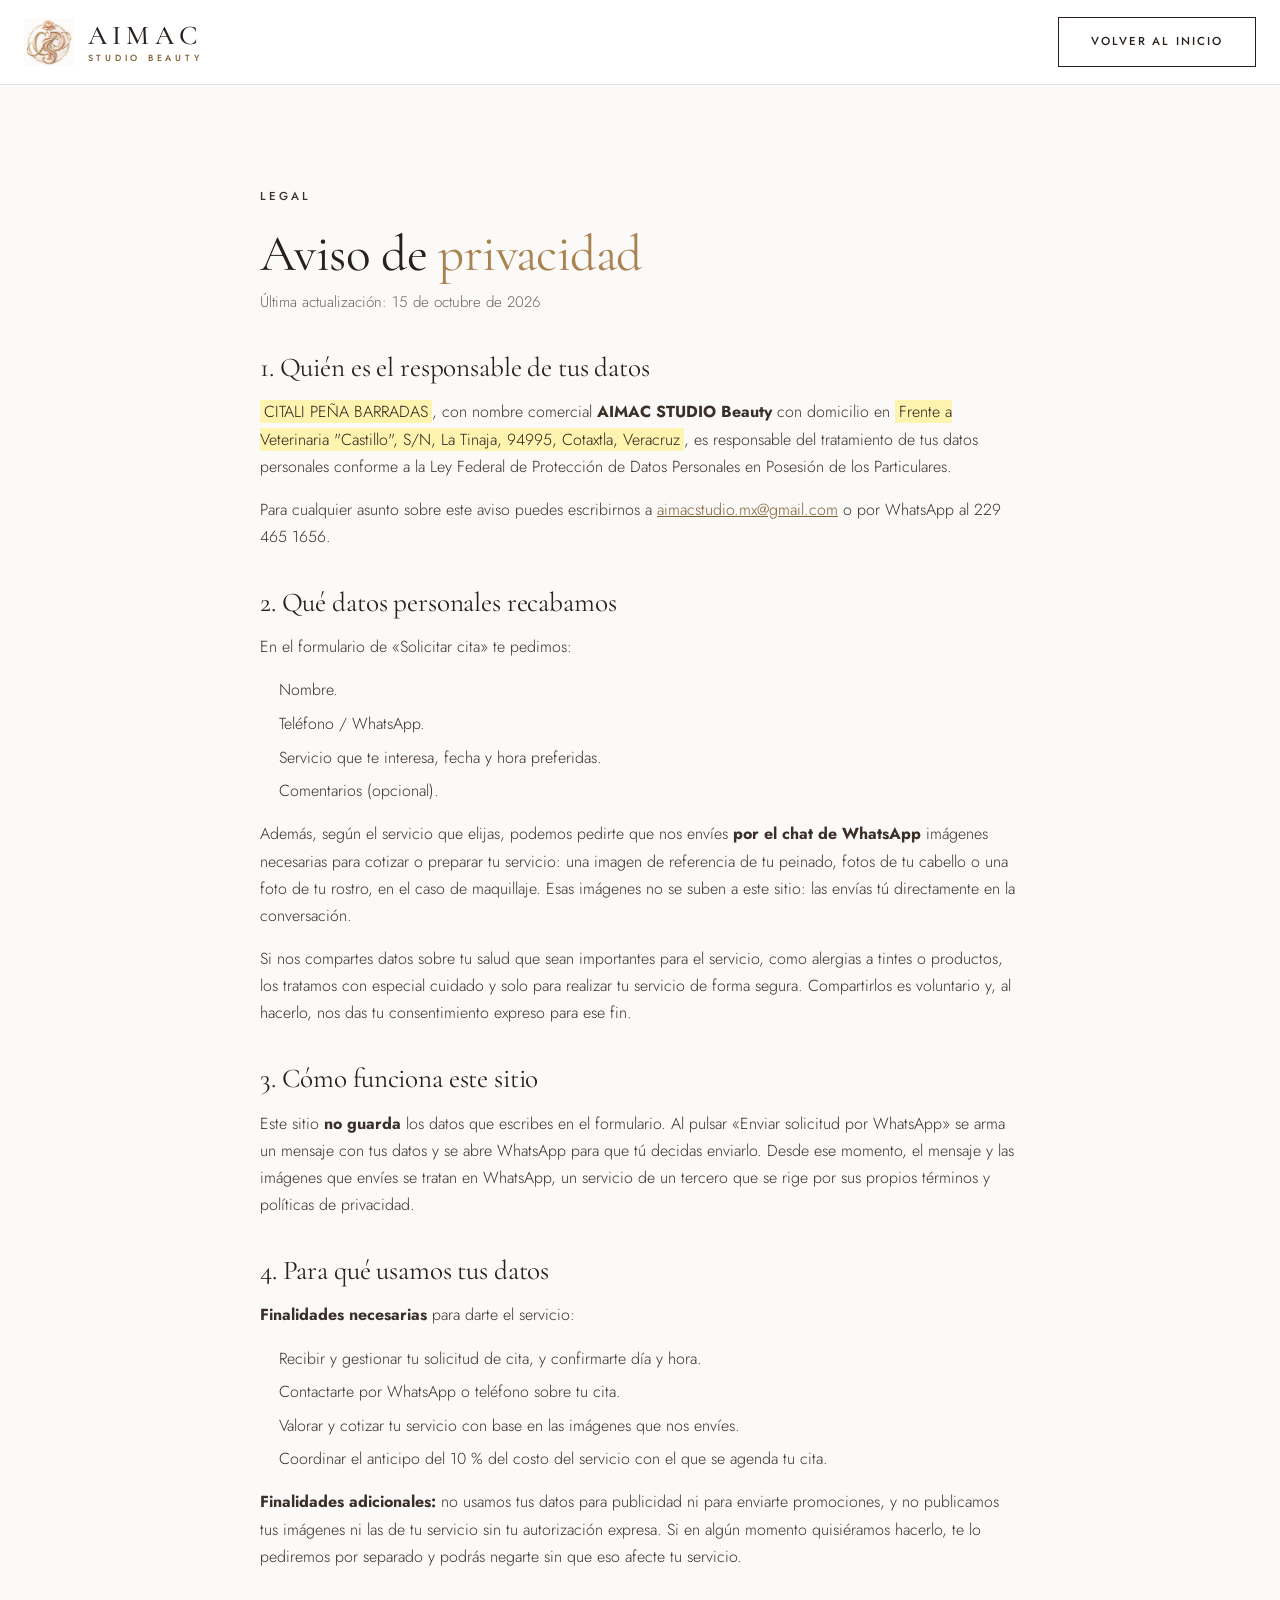
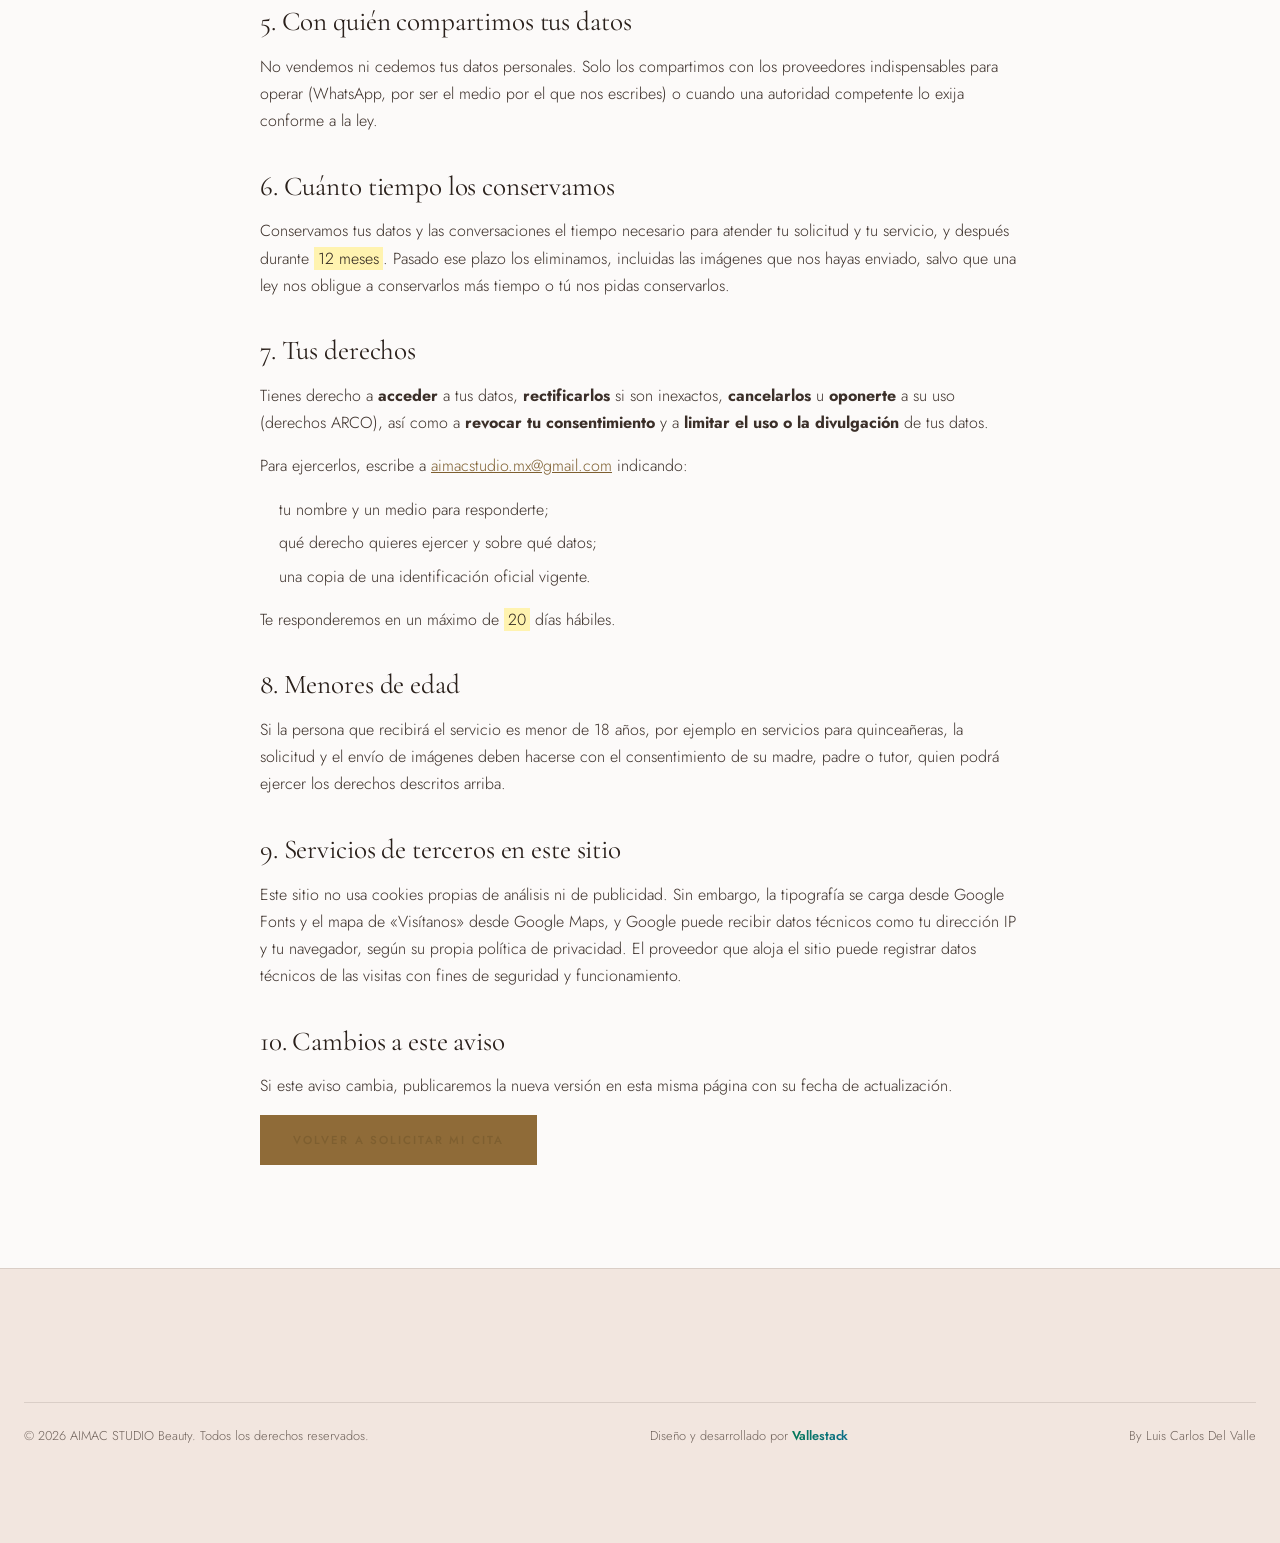
==== commit baf96ff1: "se actualizo la estatica y el diseño de la landing" ====
--- a/aviso-de-privacidad.html
+++ b/aviso-de-privacidad.html
@@ -13,7 +13,7 @@
   <link rel="preconnect" href="https://fonts.googleapis.com">
   <link rel="preconnect" href="https://fonts.gstatic.com" crossorigin>
   <link rel="stylesheet"
-    href="https://fonts.googleapis.com/css2?family=Cormorant+Garamond:ital,wght@0,500;0,600;1,500&family=Jost:wght@400;500&display=swap">
+    href="https://fonts.googleapis.com/css2?family=Cormorant+Garamond:ital,wght@0,300;0,400;0,500;0,600;1,400;1,500&family=Jost:wght@300;400;500&display=swap">
   <link rel="stylesheet" href="styles.css">
   <style>
     .legal {
--- a/styles.css
+++ b/styles.css
@@ -1,375 +1,334 @@
-/* AIMAC STUDIO — Landing Fase 0
-   Paleta tomada del logo: marfil, oro champagne, rosa oro, peonía, cacao. */
+/* AIMAC STUDIO — Landing
+   Estética: salón/spa de lujo, editorial y minimalista.
+   Paleta del logo: marfil, crema, blush, dorado/camel y cacao. */
+
 :root{
+  /* Paleta */
+  --white:#FFFFFF;
   --ivory:#FCFAF9;
   --cream:#F6EFE9;
+  --blush:#F2E6DF;
   --peony:#F4D9C6;
   --rose:#C98F7B;
   --rose-deep:#A8685A;
   --gold:#B8935A;
-  --gold-deep:#7E5F30;      /* texto dorado con contraste AA sobre marfil */
+  --gold-lg:#A98350;        /* dorado para titulares grandes (contraste ≥ 3:1) */
+  --gold-deep:#7E5F30;      /* dorado para texto pequeño (contraste AA) */
+  --camel:#8F6B38;          /* relleno de botones (texto blanco AA) */
+  --camel-dark:#6F5128;
   --cocoa:#2A201B;
   --ink:#3B2F29;
   --muted:#6F625A;
-  --line:rgba(184,147,90,.38);
+  --line:rgba(42,32,27,.12);
+  --line-gold:rgba(184,147,90,.45);
   --wa:#1F7A4D;
+
   --serif:"Cormorant Garamond","Cormorant",Georgia,"Times New Roman",serif;
   --sans:"Jost","Helvetica Neue",Arial,sans-serif;
-  --r:2px;
-  --shadow:0 18px 50px -22px rgba(90,60,40,.35);
+  --r:0;
+  --wrap:1240px;
+  --header-h:84px;
+
+  /* ===== FOTOGRAFÍAS =====
+     Las imágenes de abajo son ilustraciones de respaldo (assets/img/*.svg).
+     Para usar fotos reales, cambia `none` por url("assets/img/tu-foto.jpg")
+     (la foto se pinta encima de la ilustración). Ej.: --photo-hero:url("assets/img/hero.jpg"); */
+  --photo-hero:url("assets/img/hero3.jpg");
+  --photo-banner:url("assets/img/banner.jpg");
+  --photo-cortes:url("assets/img/cortes.jpg");
+  --photo-maquillaje:url("assets/img/maquillaje.jpg");
+  --photo-peinados:url("assets/img/peinados.jpg");
+  --photo-color:url("assets/img/dise%C3%B1os-de-color.jpg");
+  --photo-permanentes:url("assets/img/permanentes.jpg");
+  --photo-keratinas:url("assets/img/keratinas.jpg");
 }
+
 *,*::before,*::after{box-sizing:border-box}
-html{scroll-behavior:smooth;scroll-padding-top:84px;-webkit-text-size-adjust:100%}
-body{margin:0;background:var(--ivory);color:var(--ink);font-family:var(--sans);font-size:1.0625rem;line-height:1.65;font-weight:400;-webkit-font-smoothing:antialiased}
+html{scroll-behavior:smooth;scroll-padding-top:calc(var(--header-h) + 12px);-webkit-text-size-adjust:100%}
+body{margin:0;background:var(--ivory);color:var(--ink);font-family:var(--sans);font-size:1rem;line-height:1.7;font-weight:300;-webkit-font-smoothing:antialiased;text-rendering:optimizeLegibility}
 img{max-width:100%;height:auto;display:block}
 a{color:inherit}
-:focus-visible{outline:2px solid var(--rose-deep);outline-offset:3px}
+ul,ol{margin:0;padding:0;list-style:none}
+:focus-visible{outline:2px solid var(--camel);outline-offset:3px}
 .skip{position:absolute;left:-999px;top:8px;background:var(--cocoa);color:#fff;padding:.6rem 1rem;z-index:100}
 .skip:focus{left:8px}
-.wrap{width:min(1120px,100% - 40px);margin-inline:auto}
-
-/* Tipografía */
-h1,h2,h3{font-family:var(--serif);font-weight:500;line-height:1.08;color:var(--cocoa);margin:0}
-h1{font-size:clamp(2.7rem,7vw,4.9rem);letter-spacing:-.01em}
-h2{font-size:clamp(2.1rem,4.6vw,3.2rem)}
-h3{font-size:1.65rem}
-em{font-style:italic;color:var(--gold-deep)}
-.eyebrow{display:inline-flex;align-items:center;gap:.8rem;text-transform:uppercase;letter-spacing:.28em;font-size:.74rem;font-weight:500;color:var(--gold-deep);margin:0 0 1.2rem}
-.eyebrow::before{content:"";width:34px;height:1px;background:var(--gold)}
-.lead{font-size:1.18rem;color:var(--muted);max-width:34em}
-
-/* Botones */
-.btn{display:inline-flex;align-items:center;justify-content:center;gap:.6rem;padding:.95rem 1.7rem;min-height:48px;border:1px solid var(--cocoa);background:var(--cocoa);color:var(--ivory);text-decoration:none;text-transform:uppercase;letter-spacing:.16em;font-size:.78rem;font-weight:500;font-family:var(--sans);cursor:pointer;transition:background .25s,color .25s,border-color .25s,transform .25s}
-.btn:hover{background:var(--rose-deep);border-color:var(--rose-deep)}
-.btn--ghost{background:transparent;color:var(--cocoa)}
-.btn--ghost:hover{background:var(--cocoa);border-color:var(--cocoa);color:var(--ivory)}
+.sr-only{position:absolute;width:1px;height:1px;margin:-1px;padding:0;overflow:hidden;clip:rect(0,0,0,0);white-space:nowrap;border:0}
+.wrap{width:min(var(--wrap),100% - 48px);margin-inline:auto}
+
+/* ===== Tipografía ===== */
+h1,h2,h3{font-family:var(--serif);font-weight:400;line-height:1.05;color:var(--cocoa);margin:0}
+h1{font-size:clamp(2.9rem,5.6vw,5.4rem);letter-spacing:-.012em;line-height:1.02}
+h2{font-size:clamp(2.2rem,3.6vw,3.3rem);letter-spacing:-.005em}
+h3{font-size:1.5rem;line-height:1.15}
+em{font-style:normal;color:var(--gold-lg)}
+.eyebrow{margin:0 0 1.3rem;text-transform:uppercase;letter-spacing:.26em;font-size:.72rem;font-weight:500;color:var(--gold-deep)}
+.lead{font-size:1.08rem;color:var(--muted);max-width:27em;margin:1.6rem 0 2.4rem}
+
+/* ===== Botones ===== */
+.btn{display:inline-flex;align-items:center;justify-content:center;gap:.6rem;padding:1rem 2rem;min-height:50px;border:1px solid var(--camel);background:var(--camel);color:#fff;text-decoration:none;text-transform:uppercase;letter-spacing:.18em;font-size:.72rem;font-weight:500;font-family:var(--sans);line-height:1.2;cursor:pointer;transition:background .25s,color .25s,border-color .25s}
+.btn:hover{background:var(--camel-dark);border-color:var(--camel-dark)}
+.btn--ghost{background:transparent;color:var(--cocoa);border-color:var(--cocoa)}
+.btn--ghost:hover{background:var(--cocoa);border-color:var(--cocoa);color:#fff}
 .btn--wa{background:var(--wa);border-color:var(--wa)}
 .btn--wa:hover{background:#17623C;border-color:#17623C}
 .btn svg{width:18px;height:18px;flex:none}
 
-/* Header */
-.site-header{position:sticky;top:0;z-index:50;background:rgba(252,250,249,.9);backdrop-filter:blur(10px);-webkit-backdrop-filter:blur(10px);border-bottom:1px solid var(--line)}
-.nav{display:flex;align-items:center;justify-content:space-between;height:72px}
-.brand{display:flex;align-items:center;gap:.8rem;text-decoration:none}
-.brand img{width:50px;height:auto}
-.brand span{font-family:var(--serif);font-size:1.45rem;letter-spacing:.14em;color:var(--cocoa);font-weight:600}
-.brand small{display:block;font-family:var(--sans);font-size:.58rem;letter-spacing:.38em;color:var(--gold-deep);font-weight:500;margin-top:-.25rem}
-.menu{display:flex;align-items:center;gap:2rem;list-style:none;margin:0;padding:0}
-.menu a{text-decoration:none;font-size:.82rem;text-transform:uppercase;letter-spacing:.16em;padding:.5rem 0;position:relative}
+/* ===== Barra superior ===== */
+.topbar{background:var(--cream);border-bottom:1px solid var(--line);font-size:.78rem;letter-spacing:.03em;color:var(--ink)}
+.topbar-in{display:flex;align-items:center;justify-content:space-between;gap:1.5rem;min-height:42px}
+.topbar-info{display:flex;flex-wrap:wrap;align-items:center;gap:.2rem 2rem}
+.topbar-info li,.topbar-social a{display:inline-flex;align-items:center;gap:.55rem}
+.topbar svg{width:15px;height:15px;flex:none}
+.topbar-info svg{fill:none;stroke:currentColor;stroke-width:1.5;stroke-linecap:round;stroke-linejoin:round}
+.topbar a{text-decoration:none}
+.topbar-info a:hover{color:var(--gold-deep);text-decoration:underline;text-underline-offset:3px}
+.topbar-social{display:flex;align-items:center;gap:.2rem}
+.topbar-social a{width:36px;height:36px;justify-content:center;transition:color .25s}
+.topbar-social a:hover{color:var(--gold-deep)}
+
+/* ===== Header / navegación ===== */
+.site-header{position:sticky;top:0;z-index:50;background:rgba(255,255,255,.96);backdrop-filter:blur(10px);-webkit-backdrop-filter:blur(10px);border-bottom:1px solid var(--line)}
+.nav{display:flex;align-items:center;justify-content:space-between;height:var(--header-h)}
+.brand{display:flex;align-items:center;gap:.85rem;text-decoration:none}
+.brand img{width:50px;height:auto;mix-blend-mode:multiply}
+.brand span{font-family:var(--serif);font-size:1.7rem;letter-spacing:.2em;color:var(--cocoa);font-weight:500;line-height:1.1}
+.brand small{display:block;font-family:var(--sans);font-size:.56rem;letter-spacing:.42em;color:var(--gold-deep);font-weight:500;margin-top:.1rem}
+.menu{display:flex;align-items:center;gap:2.6rem}
+.menu a{text-decoration:none;font-size:.72rem;font-weight:500;text-transform:uppercase;letter-spacing:.17em;padding:.5rem 0;position:relative;color:var(--cocoa);transition:color .25s}
 .menu a:not(.btn)::after{content:"";position:absolute;left:0;bottom:2px;width:0;height:1px;background:var(--gold);transition:width .3s}
-.menu a:not(.btn):hover::after{width:100%}
-.menu .btn{padding:.7rem 1.2rem;color:var(--ivory)}
+.menu a:not(.btn):hover,.menu a[aria-current="true"]{color:var(--gold-deep)}
+.menu a:not(.btn):hover::after,.menu a[aria-current="true"]::after{width:100%}
+.menu .btn{padding:.95rem 1.6rem;margin-left:.6rem;color:#fff}
+.menu .btn:hover{color:#fff}
 .burger{display:none;background:none;border:0;width:48px;height:48px;cursor:pointer;color:var(--cocoa)}
 .burger span{display:block;width:24px;height:1.5px;background:currentColor;margin:6px auto;transition:transform .3s,opacity .3s}
 .burger[aria-expanded="true"] span:nth-child(1){transform:translateY(7.5px) rotate(45deg)}
 .burger[aria-expanded="true"] span:nth-child(2){opacity:0}
 .burger[aria-expanded="true"] span:nth-child(3){transform:translateY(-7.5px) rotate(-45deg)}
 
-/* Hero */
-.hero{position:relative;padding:clamp(3rem,8vw,6.5rem) 0 clamp(3.5rem,8vw,6rem);overflow:hidden;background:
-  radial-gradient(900px 500px at 85% 10%,rgba(244,217,198,.55),transparent 60%),
-  radial-gradient(700px 400px at 0% 100%,rgba(184,147,90,.12),transparent 60%),var(--ivory)}
-.hero-grid{display:grid;grid-template-columns:1.1fr .9fr;gap:clamp(2rem,5vw,5rem);align-items:center}
-.hero h1{margin-bottom:1.4rem}
-.hero .lead{margin:0 0 2.2rem}
-.cta-row{display:flex;flex-wrap:wrap;gap:.9rem}
-.hero-meta{display:flex;flex-wrap:wrap;gap:.5rem 2rem;margin:2.6rem 0 0;padding:1.4rem 0 0;border-top:1px solid var(--line);list-style:none;font-size:.9rem;color:var(--muted)}
-.hero-meta b{display:block;font-family:var(--serif);font-size:1.25rem;color:var(--cocoa);font-weight:600}
-.hero-art{position:relative;justify-self:center;width:min(100%,430px)}
-.hero-art::before{content:"";position:absolute;inset:-14px;border:1px solid var(--line);border-radius:999px 999px 8px 8px}
-.hero-art .frame{border-radius:999px 999px 6px 6px;overflow:hidden;background:var(--ivory);box-shadow:var(--shadow);padding:1.6rem 1.2rem 1rem}
-.hero-art img{width:100%}
-
-/* Secciones */
-section{padding:clamp(4rem,9vw,7rem) 0}
-.sec-head{max-width:640px;margin-bottom:3rem}
-.sec-head p{color:var(--muted);margin:1rem 0 0}
+/* ===== Hero ===== */
+.hero{position:relative;overflow:hidden;min-height:clamp(500px,42vw,660px);display:flex;align-items:center;background:#F7F3F0}
+.hero-grid{position:relative;z-index:2;padding-block:clamp(3.5rem,7vw,6rem)}
+.hero-copy{max-width:min(560px,50%)}
+.hero .eyebrow{color:var(--ink);letter-spacing:.3em}
+.hero h1{margin:0}
+.hero h1 em{display:inline}
+.cta-row{display:flex;flex-wrap:wrap;gap:1rem}
+.hero-media{position:absolute;z-index:1;top:0;right:0;bottom:0;width:58%}
+.hero-photo{position:absolute;inset:0;background-image:var(--photo-hero),url("assets/img/hero-art.svg");background-size:cover;background-position:center 25%;background-repeat:no-repeat}
+.hero-media::after{content:"";position:absolute;inset:0;background:linear-gradient(90deg,#F7F3F0 0%,rgba(247,243,240,.9) 10%,rgba(247,243,240,.4) 24%,rgba(247,243,240,0) 46%);pointer-events:none}
+
+/* ===== Franja de beneficios ===== */
+.benefits{background:var(--white);padding:clamp(2rem,4vw,3rem) 0}
+.benefits-grid{display:grid;grid-template-columns:repeat(4,1fr);gap:2rem 2.2rem;padding-bottom:clamp(2rem,4vw,3rem);border-bottom:1px solid var(--line)}
+.benefits-grid li{display:flex;align-items:flex-start;gap:1.1rem}
+.benefits svg,.steps svg{flex:none;fill:none;stroke:var(--gold);stroke-width:1.1;stroke-linecap:round;stroke-linejoin:round}
+.benefits svg{width:44px;height:44px}
+.benefits b{display:block;font-size:.7rem;font-weight:500;letter-spacing:.16em;text-transform:uppercase;color:var(--cocoa);margin-bottom:.35rem;line-height:1.4}
+.benefits span{display:block;font-size:.84rem;line-height:1.55;color:var(--muted)}
+
+/* ===== Secciones ===== */
+section{padding:clamp(4rem,8vw,7rem) 0}
+.sec-head p:not(.eyebrow){color:var(--muted);margin:1.2rem 0 0}
 .alt{background:var(--cream)}
 
-/* ===== Servicios — AIMAC STUDIO Beauty =====
-   Pegar al final de styles.css (sobrescribe estilos previos de .svc) */
-
-.services{
-  display:grid;
-  grid-template-columns:repeat(auto-fit,minmax(280px,1fr));
-  gap:24px;
-  align-items:stretch;
-}
-
-.services .svc{
-  position:relative;
-  display:flex;
-  flex-direction:column;
-  gap:14px;
-  padding:34px 30px 28px;
-  background:#FCFAF9;
-  border:1px solid rgba(184,147,90,.35);
-  border-radius:4px;
-  transition:transform .35s ease, box-shadow .35s ease, border-color .35s ease;
-}
-
-/* filete dorado superior que aparece al pasar el cursor */
-.services .svc::before{
-  content:"";
-  position:absolute;
-  top:-1px; left:30px; right:30px;
-  height:2px;
-  background:linear-gradient(90deg,#B8935A,#C98F7B);
-  transform:scaleX(.25);
-  transform-origin:left;
-  transition:transform .45s ease;
-}
-
-.services .svc:hover,
-.services .svc:focus-within{
-  transform:translateY(-4px);
-  border-color:#B8935A;
-  box-shadow:0 18px 40px -22px rgba(42,32,27,.35);
-}
-.services .svc:hover::before,
-.services .svc:focus-within::before{ transform:scaleX(1); }
-
-.services .svc .n{
-  font-family:"Cormorant Garamond",serif;
-  font-size:2.4rem;
-  line-height:1;
-  font-weight:500;
-  color:#C98F7B;
-  letter-spacing:.04em;
-}
-
-.services .svc h3{
-  margin:0;
-  font-family:"Cormorant Garamond",serif;
-  font-size:1.75rem;
-  line-height:1.15;
-  font-weight:600;
-  color:#2A201B;
-}
-
-.services .svc p{
-  margin:0;
-  font-family:"Jost",sans-serif;
-  font-size:.98rem;
-  line-height:1.65;
-  color:#3B2F29;
-}
-
-/* etiquetas de sub-servicios */
-.services .svc .tags{
-  list-style:none;
-  margin:0;
-  padding:0;
-  display:flex;
-  flex-wrap:wrap;
-  gap:8px;
-}
-.services .svc .tags li{
-  font-family:"Jost",sans-serif;
-  font-size:.78rem;
-  letter-spacing:.06em;
-  text-transform:uppercase;
-  color:#7E5F30;
-  background:#F6EFE9;
-  border:1px solid #F4D9C6;
-  border-radius:999px;
-  padding:6px 13px;
-  line-height:1.2;
-}
-
-/* enlace Solicitar, siempre abajo de la tarjeta */
-.services .svc a{
-  margin-top:auto;
-  padding-top:10px;
-  align-self:flex-start;
-  font-family:"Jost",sans-serif;
-  font-size:.82rem;
-  font-weight:500;
-  letter-spacing:.18em;
-  text-transform:uppercase;
-  text-decoration:none;
-  color:#7E5F30;
-  border-bottom:1px solid #B8935A;
-  padding-bottom:4px;
-  transition:color .25s ease, border-color .25s ease, letter-spacing .25s ease;
-}
-.services .svc a::after{ content:" →"; }
-.services .svc a:hover,
-.services .svc a:focus-visible{
-  color:#A8685A;
-  border-color:#A8685A;
-  letter-spacing:.22em;
-}
-.services .svc a:focus-visible{ outline:2px solid #B8935A; outline-offset:4px; }
-
-/* la tarjeta de Diseños de color tiene más contenido: ocupa 2 columnas en pantallas grandes */
-@media (min-width:980px){
-  .services .svc:nth-child(4){ grid-column:span 2; }
-}
-
-@media (max-width:520px){
-  .services .svc{ padding:28px 22px 24px; }
-  .services .svc h3{ font-size:1.55rem; }
-}
-
-@media (prefers-reduced-motion:reduce){
-  .services .svc,
-  .services .svc::before,
-  .services .svc a{ transition:none; }
-  .services .svc:hover{ transform:none; }
-}/* Pasos */
-.steps{display:grid;grid-template-columns:repeat(3,1fr);gap:2.5rem;counter-reset:s;list-style:none;padding:0;margin:0}
-.steps li{counter-increment:s;position:relative;padding-top:4.2rem}
-.steps li::before{content:counter(s,decimal-leading-zero);position:absolute;top:0;left:0;font-family:var(--serif);font-size:3.6rem;line-height:1;color:var(--peony);-webkit-text-stroke:1px var(--gold)}
-.steps h3{margin-bottom:.5rem}
-.steps p{margin:0;color:var(--muted)}
-
-/* Formulario */
+/* ===== Servicios ===== */
+.services-sec{background:var(--white);padding-top:clamp(3rem,6vw,5rem)}
+.services-layout{display:grid;grid-template-columns:minmax(230px,290px) 1fr;gap:clamp(2rem,4.5vw,4.5rem);align-items:start}
+.services-layout .sec-head{position:sticky;top:calc(var(--header-h) + 32px)}
+.services-layout .sec-head h2{margin-bottom:.3rem}
+.services-layout .sec-head .btn{margin-top:2rem}
+.services{display:grid;grid-template-columns:repeat(3,1fr);gap:20px;align-items:stretch}
+.svc{display:flex;flex-direction:column;background:var(--white);border:1px solid var(--line);transition:transform .35s ease,box-shadow .35s ease,border-color .35s ease}
+.svc:hover,.svc:focus-within{transform:translateY(-4px);border-color:var(--line-gold);box-shadow:0 22px 44px -28px rgba(42,32,27,.4)}
+.svc-img{aspect-ratio:1/1;background-size:cover;background-position:center;background-repeat:no-repeat;border-bottom:1px solid var(--line)}
+.svc-img--cortes{background-image:var(--photo-cortes),url("assets/img/svc-cortes.svg")}
+.svc-img--maquillaje{background-image:var(--photo-maquillaje),url("assets/img/svc-maquillaje.svg")}
+.svc-img--peinados{background-image:var(--photo-peinados),url("assets/img/svc-peinados.svg")}
+.svc-img--color{background-image:var(--photo-color),url("assets/img/svc-color.svg")}
+.svc-img--permanentes{background-image:var(--photo-permanentes),url("assets/img/svc-permanentes.svg")}
+.svc-img--keratinas{background-image:var(--photo-keratinas),url("assets/img/svc-keratinas.svg")}
+.svc-body{display:flex;flex-direction:column;gap:.7rem;flex:1;padding:1.35rem 1.35rem 1.4rem}
+.svc .n{font-size:.68rem;font-weight:500;letter-spacing:.24em;color:var(--gold-deep)}
+.svc h3{font-size:1.5rem;font-weight:500;color:var(--cocoa)}
+.svc p{margin:0;font-size:.9rem;line-height:1.6;color:var(--muted)}
+.svc .tags{display:flex;flex-wrap:wrap;gap:6px}
+.svc .tags li{font-size:.64rem;letter-spacing:.1em;text-transform:uppercase;color:var(--gold-deep);border:1px solid var(--line-gold);padding:4px 9px;line-height:1.3}
+.svc-body>a{margin-top:auto;padding-top:.6rem;align-self:flex-start;font-size:.7rem;font-weight:500;letter-spacing:.2em;text-transform:uppercase;text-decoration:none;color:var(--cocoa);transition:color .25s,letter-spacing .25s}
+.svc-body>a::after{content:" →"}
+.svc-body>a:hover,.svc-body>a:focus-visible{color:var(--gold-deep);letter-spacing:.24em}
+
+/* ===== Banner promocional ===== */
+.promo{position:relative;overflow:hidden;padding:clamp(3rem,6vw,5rem) 0;background:var(--cocoa)}
+.promo-photo{position:absolute;inset:0;background-image:var(--photo-banner),url("assets/img/banner-art.svg");background-size:cover;background-position:center;background-repeat:no-repeat}
+.promo .wrap{position:relative}
+.promo-card{max-width:520px;padding:clamp(2rem,4vw,3rem);background:rgba(246,241,236,.95);border:1px solid rgba(255,255,255,.6);box-shadow:0 30px 60px -30px rgba(0,0,0,.6)}
+.promo-card h2{font-size:clamp(1.9rem,3.2vw,2.7rem);margin-bottom:1rem}
+.promo-note{margin:0 0 1.8rem;color:var(--muted)}
+
+/* ===== Cómo reservar ===== */
+.why{background:var(--white)}
+.why-layout{display:grid;grid-template-columns:minmax(230px,320px) 1fr;gap:clamp(2rem,4.5vw,4.5rem);align-items:start}
+.steps{display:grid;grid-template-columns:repeat(3,1fr);counter-reset:s}
+.steps li{display:flex;flex-direction:column;align-items:flex-start;counter-increment:s;padding:.4rem clamp(1.2rem,2.5vw,2.4rem) .6rem;border-left:1px solid var(--line)}
+.steps li:first-child{padding-left:0;border-left:0}
+.steps svg{order:-1;width:44px;height:44px;margin-bottom:1.2rem}
+.steps li::before{content:counter(s,decimal-leading-zero);display:block;font-family:var(--serif);font-weight:300;font-size:clamp(2.8rem,4.4vw,3.9rem);line-height:1;color:var(--cocoa);margin-bottom:.7rem}
+.steps h3{font-size:1.35rem;margin-bottom:.55rem}
+.steps p{margin:0;font-size:.92rem;color:var(--muted)}
+
+/* ===== Formulario ===== */
 .book{display:grid;grid-template-columns:.85fr 1.15fr;gap:clamp(2rem,5vw,5rem);align-items:start}
 .book-info p{color:var(--muted)}
-.book-info ul{list-style:none;padding:0;margin:1.6rem 0 0;display:grid;gap:.7rem}
-.book-info li{display:flex;gap:.7rem}
+.book-info ul{margin:1.6rem 0 0;display:grid;gap:.8rem}
+.book-info li{display:flex;gap:.8rem;color:var(--ink)}
 .book-info li::before{content:"✦";color:var(--gold)}
-form{background:#fff;border:1px solid var(--line);padding:clamp(1.5rem,4vw,2.6rem);box-shadow:var(--shadow)}
+.book-info a{color:var(--gold-deep)}
+form{background:var(--white);border:1px solid var(--line);padding:clamp(1.5rem,4vw,2.8rem)}
 .row{display:grid;grid-template-columns:1fr 1fr;gap:1.1rem}
 .field{display:flex;flex-direction:column;gap:.4rem;margin-bottom:1.1rem}
-label{font-size:.74rem;text-transform:uppercase;letter-spacing:.18em;color:var(--gold-deep);font-weight:500}
-input,select,textarea{font:inherit;color:var(--ink);background:var(--ivory);border:1px solid #D9CBBE;border-radius:var(--r);padding:.85rem 1rem;min-height:48px;width:100%}
-textarea{resize:vertical;min-height:96px}
-input:focus,select:focus,textarea:focus{outline:2px solid var(--rose);outline-offset:0;border-color:var(--rose)}
+label{font-size:.68rem;text-transform:uppercase;letter-spacing:.2em;color:var(--gold-deep);font-weight:500}
+input,select,textarea{font:inherit;font-weight:400;color:var(--ink);background:var(--ivory);border:1px solid #D9CBBE;border-radius:var(--r);padding:.85rem 1rem;min-height:50px;width:100%}
+textarea{resize:vertical;min-height:100px}
+input:focus,select:focus,textarea:focus{outline:2px solid var(--camel);outline-offset:0;border-color:var(--camel)}
 .err{color:#A12B2B;font-size:.85rem;min-height:1.1em}
 .form-note{font-size:.85rem;color:var(--muted);margin:1rem 0 0}
 .form-note a{color:var(--gold-deep)}
 .hp{position:absolute;left:-9999px}
 
-/* FAQ */
-.faq{max-width:800px;margin-inline:auto}
+/* ===== FAQ ===== */
+.faq-sec{background:var(--white)}
+.faq-layout{display:grid;grid-template-columns:minmax(230px,320px) 1fr;gap:clamp(2rem,4.5vw,4.5rem);align-items:start}
+.faq{max-width:820px}
 details{border-bottom:1px solid var(--line)}
 details:first-of-type{border-top:1px solid var(--line)}
-summary{list-style:none;cursor:pointer;padding:1.4rem 3rem 1.4rem 0;font-family:var(--serif);font-size:1.4rem;color:var(--cocoa);position:relative;font-weight:500}
+summary{list-style:none;cursor:pointer;padding:1.4rem 3rem 1.4rem 0;font-family:var(--serif);font-size:1.4rem;color:var(--cocoa);position:relative;font-weight:500;line-height:1.25}
 summary::-webkit-details-marker{display:none}
 summary::after{content:"+";position:absolute;right:.3rem;top:50%;transform:translateY(-50%);font-family:var(--sans);font-weight:300;font-size:1.8rem;color:var(--gold);transition:transform .3s}
 details[open] summary::after{transform:translateY(-50%) rotate(45deg)}
 details p{margin:0 0 1.5rem;color:var(--muted);max-width:42em}
 
-/* Ubicación */
+/* ===== Visítanos ===== */
 .visit{display:grid;grid-template-columns:.9fr 1.1fr;gap:clamp(2rem,5vw,4.5rem);align-items:stretch}
-.visit dl{margin:1.8rem 0 2rem;display:grid;gap:1.3rem}
-.visit dt{font-size:.74rem;text-transform:uppercase;letter-spacing:.2em;color:var(--gold-deep);font-weight:500}
-.visit dd{margin:.15rem 0 0;font-family:var(--serif);font-size:1.45rem;color:var(--cocoa)}
-.visit dd a{text-decoration:none;border-bottom:1px solid var(--line)}
-.map{min-height:380px;border:1px solid var(--line);box-shadow:var(--shadow);background:var(--cream)}
-.map iframe{width:100%;height:100%;min-height:380px;border:0;display:block;filter:sepia(.18) saturate(.9)}
-
-/* Footer */
-footer{background:var(--cocoa);color:#E6D9CC;padding:3.5rem 0 6rem}
-.foot{display:flex;flex-wrap:wrap;gap:2rem;justify-content:space-between;align-items:center}
-.foot .brand span{color:#F4E7DA}
-.foot .brand small{color:var(--gold)}
-.foot nav{display:flex;flex-wrap:wrap;gap:.4rem 1.6rem}
-.foot a{text-decoration:none;font-size:.9rem;padding:.4rem 0}
-.foot a:hover{color:var(--peony)}
-.copy{margin:2.2rem 0 0;padding-top:1.4rem;border-top:1px solid rgba(255,255,255,.14);font-size:.82rem;color:#B9A999;display:flex;flex-wrap:wrap;gap:.4rem 1.5rem;justify-content:space-between}
+.visit dl{margin:1.8rem 0 2.2rem;display:grid;gap:0;border-top:1px solid var(--line)}
+.visit dl>div{padding:1.05rem 0;border-bottom:1px solid var(--line)}
+.visit dt{font-size:.68rem;text-transform:uppercase;letter-spacing:.22em;color:var(--gold-deep);font-weight:500}
+.visit dd{margin:.15rem 0 0;font-family:var(--serif);font-size:1.45rem;color:var(--cocoa);font-weight:500}
+.visit dd a{text-decoration:none;border-bottom:1px solid var(--line-gold)}
+.map{min-height:400px;border:1px solid var(--line);background:var(--cream)}
+.map iframe{width:100%;height:100%;min-height:400px;border:0;display:block;filter:sepia(.18) saturate(.9)}
+
+/* ===== Footer ===== */
+footer{background:var(--blush);color:var(--ink);padding:clamp(3.5rem,6vw,5rem) 0 6rem;border-top:1px solid var(--line)}
+.foot{display:grid;grid-template-columns:1.2fr .9fr 1.2fr 1.4fr;gap:2.5rem}
+.foot .brand{margin-bottom:1.4rem}
+.foot-social{display:flex;gap:.4rem}
+.foot-social a{width:40px;height:40px;display:grid;place-items:center;border:1px solid var(--line-gold);transition:background .25s,color .25s}
+.foot-social a:hover{background:var(--cocoa);color:#fff;border-color:var(--cocoa)}
+.foot-social svg{width:17px;height:17px}
+.foot-title{font-family:var(--sans);font-size:.7rem;font-weight:500;letter-spacing:.22em;text-transform:uppercase;color:var(--cocoa);margin:0 0 1.2rem;line-height:1.4}
+.foot li{font-size:.88rem;line-height:1.5;margin-bottom:.7rem;color:var(--ink)}
+.foot li a{text-decoration:none}
+.foot li a:hover{color:var(--gold-deep);text-decoration:underline;text-underline-offset:3px}
+.copy{margin:clamp(2.5rem,5vw,3.5rem) 0 0;padding-top:1.4rem;border-top:1px solid var(--line);font-size:.8rem;color:var(--muted);display:flex;flex-wrap:wrap;gap:.4rem 1.5rem;justify-content:space-between}
 .copy p{margin:0}
-.credit strong{color:#10B981;font-weight:700;letter-spacing:-.01em}
-@supports ((-webkit-background-clip:text) or (background-clip:text)){.credit strong{background:linear-gradient(90deg,#10B981,#22D3EE);-webkit-background-clip:text;background-clip:text;-webkit-text-fill-color:transparent;color:transparent}}
+.credit strong{color:#047857;font-weight:600;letter-spacing:-.01em}
+@supports ((-webkit-background-clip:text) or (background-clip:text)){.credit strong{background:linear-gradient(90deg,#047857,#0B6E8A);-webkit-background-clip:text;background-clip:text;-webkit-text-fill-color:transparent;color:transparent}}
 .credit a{text-decoration:none}
-.credit a:hover strong,.credit a:focus-visible strong{text-decoration:underline;text-decoration-color:#22D3EE;text-underline-offset:3px}
-
-/* WhatsApp flotante */
+.credit a:hover strong,.credit a:focus-visible strong{text-decoration:underline;text-decoration-color:#0B6E8A;text-underline-offset:3px}
+
+/* ===== WhatsApp flotante ===== */
 .wa-float{position:fixed;right:18px;bottom:18px;z-index:60;width:58px;height:58px;border-radius:50%;background:var(--wa);color:#fff;display:grid;place-items:center;box-shadow:0 10px 28px -8px rgba(0,0,0,.45);transition:transform .25s}
 .wa-float:hover{transform:scale(1.07)}
 .wa-float svg{width:30px;height:30px}
 
-/* Revelado suave */
+/* ===== Revelado suave ===== */
 .rv{opacity:0;transform:translateY(18px);transition:opacity .8s ease,transform .8s ease}
 .rv.in{opacity:1;transform:none}
-@media (prefers-reduced-motion:reduce){html{scroll-behavior:auto}.rv{opacity:1;transform:none;transition:none}*{transition:none!important}}
-
-/* Responsivo */
-@media (max-width:900px){
-  .hero-grid,.book,.visit{grid-template-columns:1fr}
-  .hero-art{order:-1;width:min(100%,300px)}
+.hero-media.rv{transform:none}
+@media (prefers-reduced-motion:reduce){html{scroll-behavior:auto}.rv{opacity:1;transform:none;transition:none}*{transition:none!important}.svc:hover{transform:none}}
+
+/* ===== Responsivo ===== */
+@media (max-width:1100px){
+  .services-layout,.why-layout,.faq-layout{grid-template-columns:1fr}
+  .services-layout .sec-head{position:static;max-width:560px}
+  .services{grid-template-columns:repeat(3,1fr)}
+  .foot{grid-template-columns:1fr 1fr}
+  .menu{gap:1.6rem}
+}
+@media (max-width:960px){
+  :root{--header-h:72px}
+  .burger{display:block}
+  .menu{position:absolute;left:0;right:0;top:var(--header-h);flex-direction:column;align-items:stretch;gap:0;background:var(--white);border-bottom:1px solid var(--line);padding:.5rem 24px 1.4rem;display:none;box-shadow:0 24px 40px -28px rgba(42,32,27,.4)}
+  .menu.open{display:flex}
+  .menu a{padding:1rem 0;border-bottom:1px solid var(--line)}
+  .menu a:not(.btn)::after{display:none}
+  .menu .btn{margin:1rem 0 0;border-bottom:1px solid var(--camel)}
+  .hero{display:block;min-height:0}
+  .hero-copy{max-width:600px}
+  .hero-grid{padding-block:clamp(2.5rem,7vw,4rem) 2.5rem}
+  .hero-media{position:relative;width:100%;height:clamp(320px,62vw,520px)}
+  .hero-media::after{background:linear-gradient(180deg,#F7F3F0 0%,rgba(247,243,240,0) 30%)}
+  .benefits-grid{grid-template-columns:1fr 1fr}
   .services{grid-template-columns:1fr 1fr}
-  .steps{grid-template-columns:1fr;gap:2rem}
-  .burger{display:block}
-  .menu{position:absolute;left:0;right:0;top:72px;flex-direction:column;align-items:stretch;gap:0;background:var(--ivory);border-bottom:1px solid var(--line);padding:.5rem 20px 1.4rem;display:none}
-  .menu.open{display:flex}
-  .menu a{padding:1rem 0;border-bottom:1px solid rgba(184,147,90,.2)}
-  .menu .btn{margin-top:1rem;border-bottom:1px solid var(--cocoa)}
+  .steps{grid-template-columns:1fr;gap:0}
+  .steps li{border-left:0;border-top:1px solid var(--line);padding:1.8rem 0}
+  .steps li:first-child{border-top:0;padding-top:.4rem}
+  .book,.visit{grid-template-columns:1fr}
 }
-@media (max-width:600px){
-  body{font-size:1rem}
-  .services{grid-template-columns:1fr}
-  .row{grid-template-columns:1fr}
+@media (max-width:640px){
+  .wrap{width:min(var(--wrap),100% - 40px)}
+  .topbar{font-size:.74rem}
+  .topbar-mail{display:none}
+  .topbar-info{gap:.2rem 1.2rem}
+  .brand span{font-size:1.35rem;letter-spacing:.16em}
+  .brand img{width:42px}
   .cta-row .btn{width:100%}
-  .brand span{font-size:1.25rem}
+  .benefits-grid,.services,.row,.foot{grid-template-columns:1fr}
+  .promo-card{max-width:none}
+    summary{font-size:1.25rem}
+  footer{padding-bottom:6.5rem}
 }
 
-.hero-deposit{display:flex;align-items:center;gap:.7rem;margin:1.2rem 0 0;font-size:.95rem;color:var(--muted)}
-.hero-deposit span{color:var(--gold)}
-.hero-deposit strong{color:var(--cocoa);font-weight:500}
-
-
-/* ===== Fotos del formulario — pegar al final de styles.css ===== */
-
+/* ===== Fotos del formulario (heredado) ===== */
 .photo-field{margin-bottom:1.3rem}
 .photo-title{display:block;font-size:.74rem;text-transform:uppercase;letter-spacing:.18em;color:var(--gold-deep);font-weight:500;margin-bottom:.4rem}
 .photo-title em{font-style:normal;color:var(--rose-deep)}
 .photo-help{margin:0 0 .9rem;font-size:.9rem;color:var(--muted)}
 .photo-grid{display:grid;grid-template-columns:repeat(3,1fr);gap:.8rem}
 .photo-slot{position:relative;aspect-ratio:1}
-
-/* El input ocupa todo el recuadro, invisible, para que todo sea clicable y accesible por teclado */
 .photo-input{position:absolute;inset:0;width:100%;height:100%;min-height:0;padding:0;border:0;opacity:0;cursor:pointer;z-index:2}
-.photo-input:focus-visible + .photo-drop{outline:2px solid var(--rose-deep);outline-offset:3px}
-
+.photo-input:focus-visible + .photo-drop{outline:2px solid var(--camel);outline-offset:3px}
 .photo-drop{position:absolute;inset:0;display:flex;flex-direction:column;align-items:center;justify-content:center;gap:.3rem;padding:.5rem;text-align:center;border:1px dashed var(--gold);border-radius:var(--r);background:var(--ivory);color:var(--gold-deep);transition:background .25s,border-color .25s}
 .photo-slot:hover .photo-drop{background:var(--cream);border-color:var(--rose-deep)}
 .photo-plus{font-family:var(--serif);font-size:2rem;line-height:1}
 .photo-txt{font-size:.7rem;text-transform:uppercase;letter-spacing:.12em;line-height:1.25}
-
 .photo-prev{position:absolute;inset:0;width:100%;height:100%;object-fit:cover;border:1px solid var(--line);border-radius:var(--r);pointer-events:none}
 .photo-slot.has-photo .photo-drop{visibility:hidden}
 .photo-del{position:absolute;top:6px;right:6px;z-index:3;width:36px;height:36px;border:0;border-radius:50%;background:rgba(42,32,27,.8);color:#fff;font-size:1.3rem;line-height:1;cursor:pointer}
 .photo-del:hover{background:var(--rose-deep)}
 .photo-slot.is-loading .photo-drop{opacity:.55}
 .photo-slot.is-loading .photo-txt::after{content:"…"}
-
-/* Casilla de consentimiento */
 .check{display:flex;align-items:flex-start;gap:.7rem;text-transform:none;letter-spacing:0;font-size:.9rem;font-weight:400;color:var(--ink);cursor:pointer}
-.check input[type="checkbox"]{flex:none;width:22px;height:22px;min-height:0;padding:0;margin-top:.1rem;accent-color:var(--rose-deep)}
+.check input[type="checkbox"]{flex:none;width:22px;height:22px;min-height:0;padding:0;margin-top:.1rem;accent-color:var(--camel)}
 .check a{color:var(--gold-deep)}
-
-/* Botón mientras sube las fotos */
 .btn[disabled]{opacity:.65;cursor:wait}
-
-/* Aviso "listo para WhatsApp" */
-.ready{margin-top:1.2rem;padding:1.2rem 1.3rem;background:var(--cream);border:1px solid var(--line);border-left:3px solid var(--wa);border-radius:var(--r)}
+.ready{margin-top:1.2rem;padding:1.2rem 1.3rem;background:var(--cream);border:1px solid var(--line);border-left:3px solid var(--wa)}
 .ready p{margin:0 0 1rem}
 .ready .btn{width:100%}
-
-@media (max-width:400px){
-  .photo-grid{gap:.5rem}
-  .photo-txt{font-size:.62rem;letter-spacing:.08em}
-}
-
-/* ===== Ventana de aviso (modal) — pegar al final de styles.css ===== */
-
+@media (max-width:400px){.photo-grid{gap:.5rem}.photo-txt{font-size:.62rem;letter-spacing:.08em}}
+
+/* ===== Ventana de aviso (modal) ===== */
 .modal{width:100%;max-width:min(520px,calc(100% - 32px));margin:auto;padding:0;border:0;background:transparent;color:var(--ink)}
 .modal::backdrop{background:rgba(42,32,27,.6);-webkit-backdrop-filter:blur(3px);backdrop-filter:blur(3px)}
 .modal[open]{animation:modalIn .3s ease}
 @keyframes modalIn{from{opacity:0;transform:translateY(12px)}to{opacity:1;transform:none}}
-
-.modal-box{background:var(--ivory);border:1px solid var(--line);border-top:3px solid var(--gold);border-radius:var(--r);padding:clamp(1.6rem,5vw,2.4rem);box-shadow:var(--shadow)}
+.modal-box{background:var(--ivory);border:1px solid var(--line-gold);border-top:3px solid var(--gold);border-radius:var(--r);padding:clamp(1.6rem,5vw,2.4rem);box-shadow:0 30px 60px -30px rgba(42,32,27,.5)}
 .modal-box .eyebrow{margin-bottom:.9rem}
 .modal-box h3{margin:0 0 .9rem}
 .modal-box p{margin:0 0 .9rem}
 .modal-hint{color:var(--muted);font-size:.95rem}
 .modal-actions{display:flex;flex-wrap:wrap;gap:.8rem;margin-top:1.5rem}
 .modal-actions .btn{flex:1 1 200px}
-
-/* Evita que la página se desplace detrás de la ventana */
 body:has(.modal[open]){overflow:hidden}
-
-@media (prefers-reduced-motion:reduce){.modal[open]{animation:none}}+@media (prefers-reduced-motion:reduce){.modal[open]{animation:none}}
